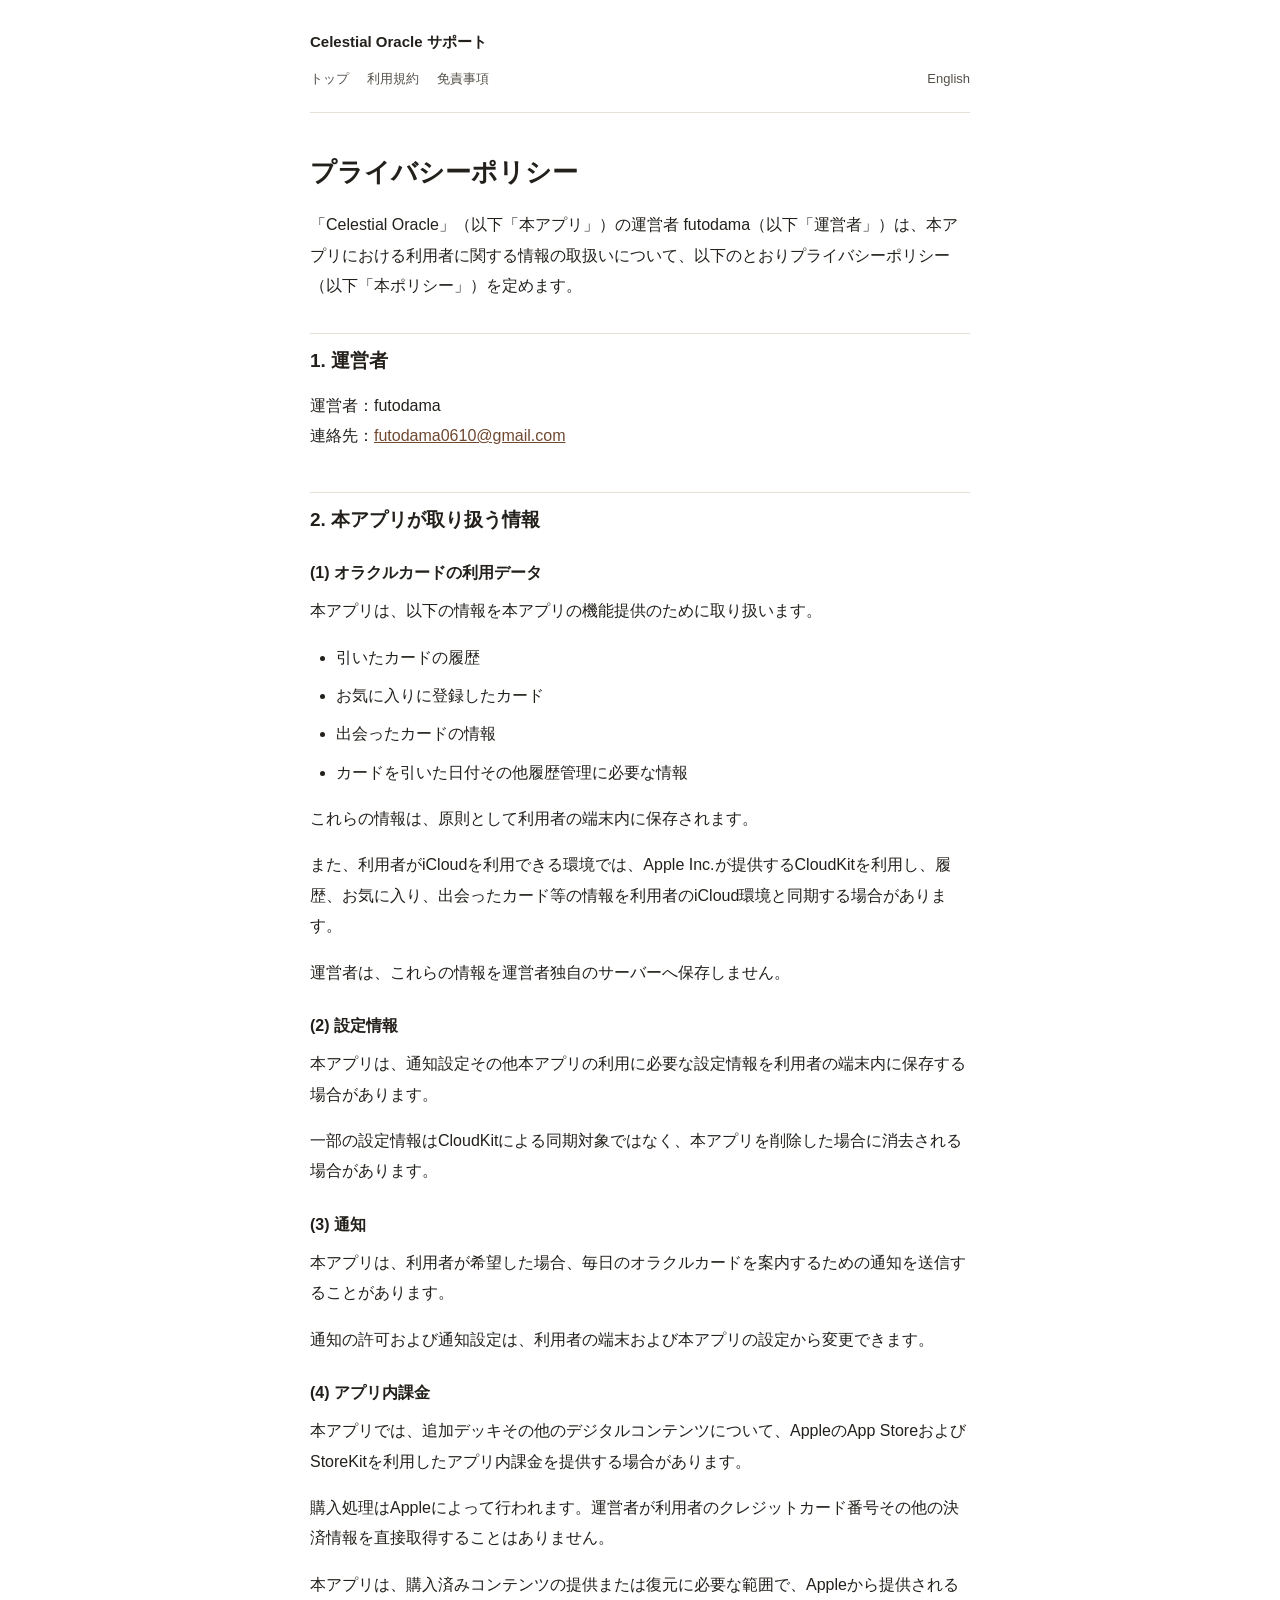
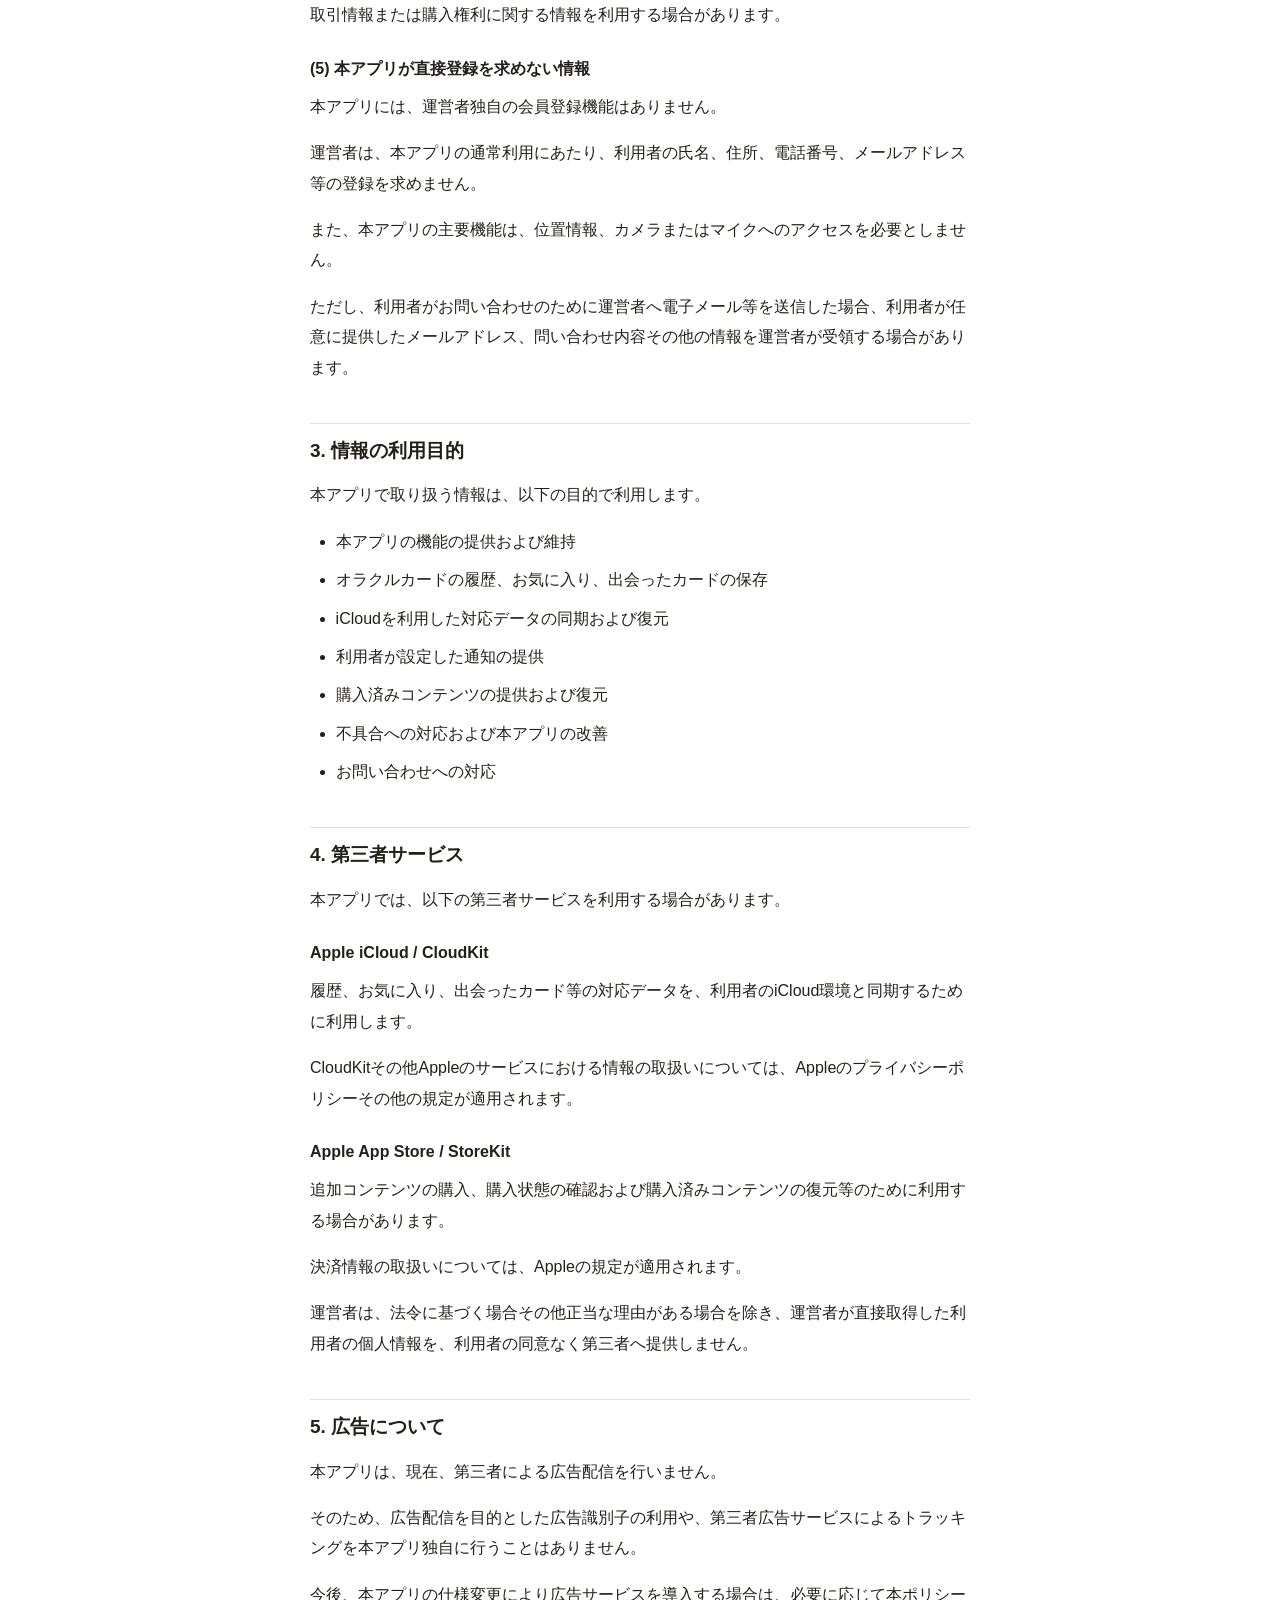
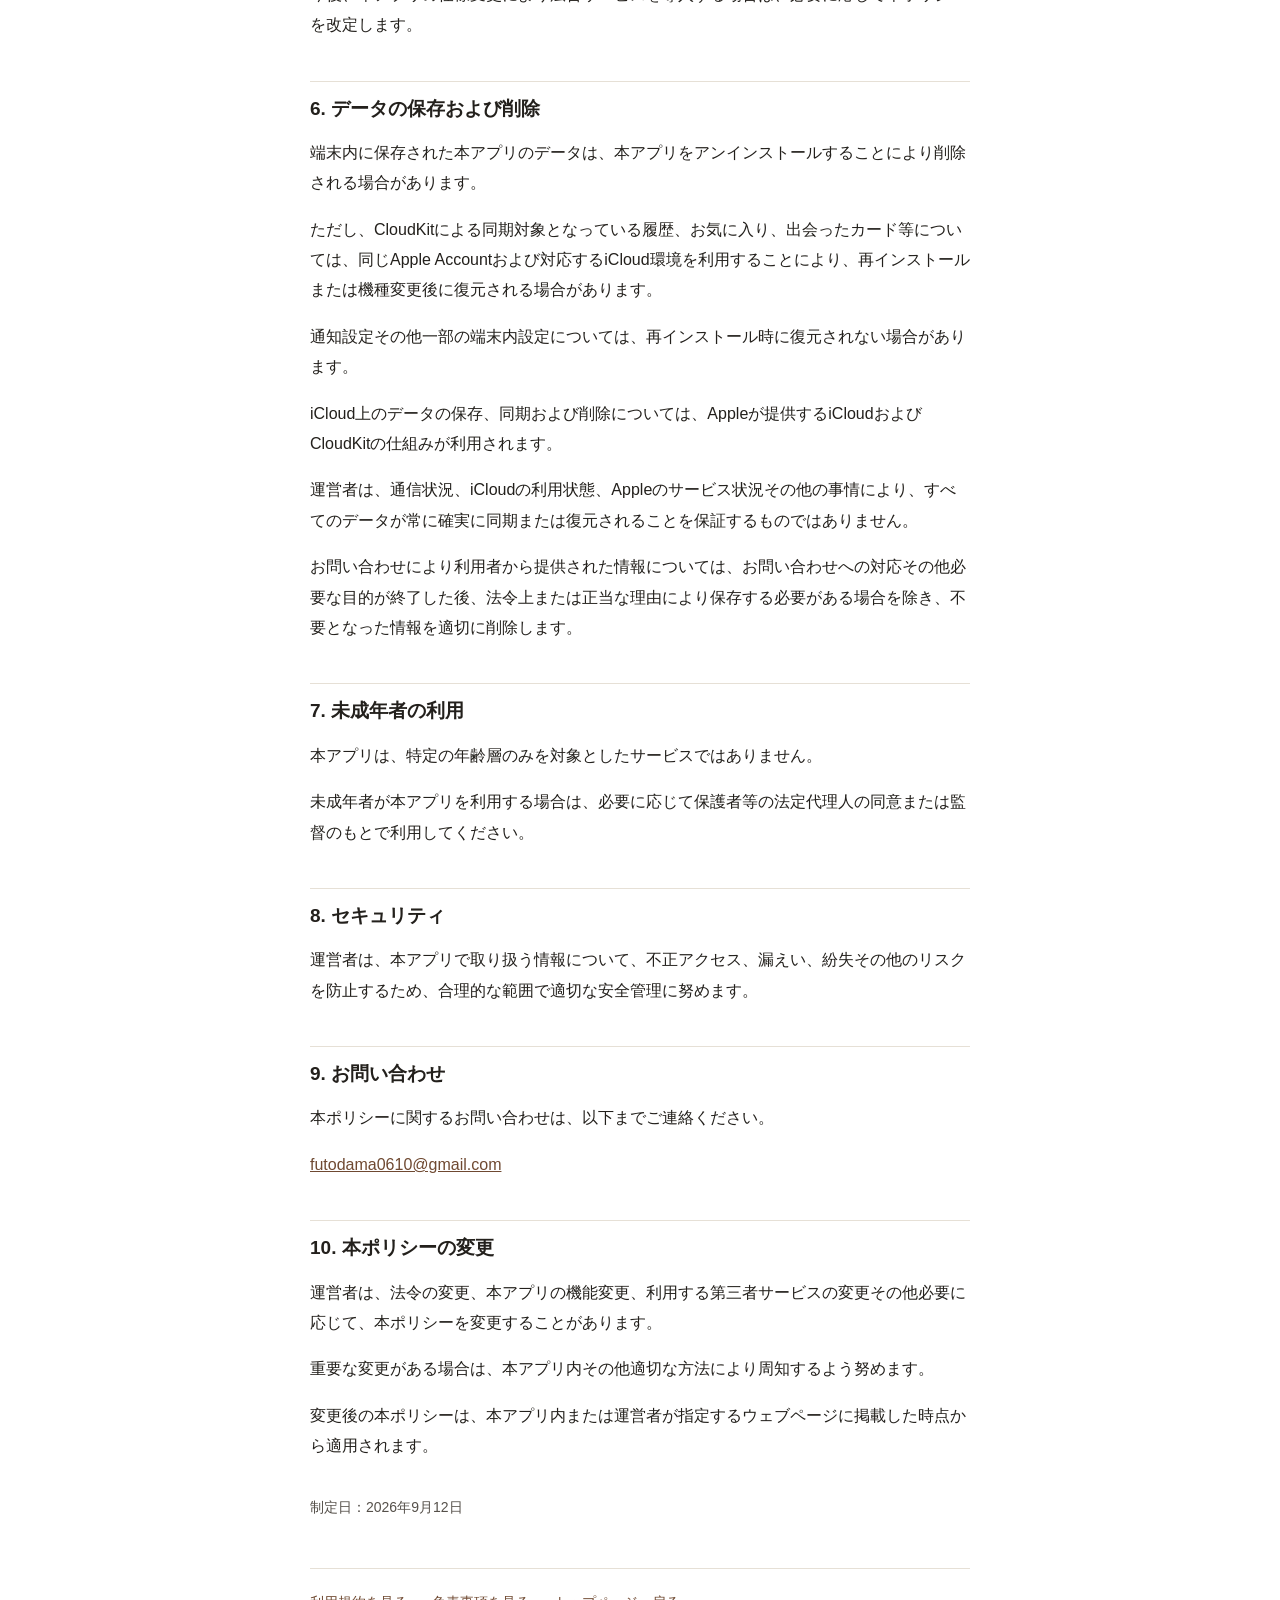
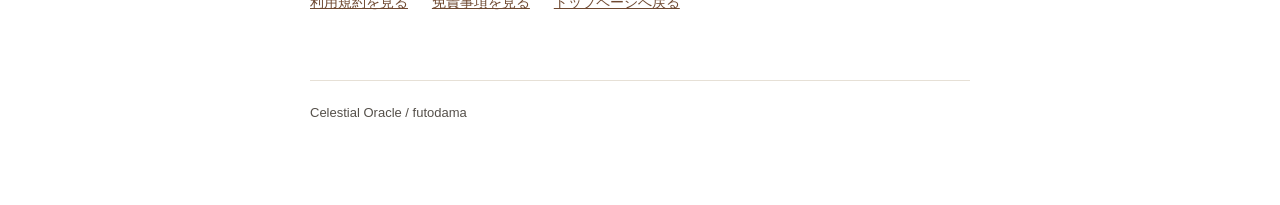
==== privacy/index.html @ 8b8c3f45 "feat: add Celestial Oracle support pages Public GitHub Pages support site for Celestial Oracle: Priv" ====
<!DOCTYPE html>
<html lang="ja">
<head>
<meta charset="UTF-8">
<meta name="viewport" content="width=device-width, initial-scale=1">
<title>プライバシーポリシー | Celestial Oracle サポート</title>
<meta name="description" content="Celestial Oracleのプライバシーポリシーです。">
<link rel="stylesheet" href="../style.css">
</head>
<body>
<div class="page">

<header class="site-header">
  <p class="site-title"><a href="../">Celestial Oracle サポート</a></p>
  <nav class="site-nav" aria-label="ページ内リンク">
    <a href="../">トップ</a>
    <a href="../terms/">利用規約</a>
    <a href="../disclaimer/">免責事項</a>
    <a class="lang-switch" href="../en/privacy/">English</a>
  </nav>
</header>

<main>
  <h1>プライバシーポリシー</h1>

  <p>「Celestial Oracle」（以下「本アプリ」）の運営者 futodama（以下「運営者」）は、本アプリにおける利用者に関する情報の取扱いについて、以下のとおりプライバシーポリシー（以下「本ポリシー」）を定めます。</p>

  <h2>1. 運営者</h2>
  <p>運営者：futodama<br>
  連絡先：<a href="mailto:futodama0610@gmail.com">futodama0610@gmail.com</a></p>

  <h2>2. 本アプリが取り扱う情報</h2>

  <h3>(1) オラクルカードの利用データ</h3>
  <p>本アプリは、以下の情報を本アプリの機能提供のために取り扱います。</p>
  <ul>
    <li>引いたカードの履歴</li>
    <li>お気に入りに登録したカード</li>
    <li>出会ったカードの情報</li>
    <li>カードを引いた日付その他履歴管理に必要な情報</li>
  </ul>
  <p>これらの情報は、原則として利用者の端末内に保存されます。</p>
  <p>また、利用者がiCloudを利用できる環境では、Apple Inc.が提供するCloudKitを利用し、履歴、お気に入り、出会ったカード等の情報を利用者のiCloud環境と同期する場合があります。</p>
  <p>運営者は、これらの情報を運営者独自のサーバーへ保存しません。</p>

  <h3>(2) 設定情報</h3>
  <p>本アプリは、通知設定その他本アプリの利用に必要な設定情報を利用者の端末内に保存する場合があります。</p>
  <p>一部の設定情報はCloudKitによる同期対象ではなく、本アプリを削除した場合に消去される場合があります。</p>

  <h3>(3) 通知</h3>
  <p>本アプリは、利用者が希望した場合、毎日のオラクルカードを案内するための通知を送信することがあります。</p>
  <p>通知の許可および通知設定は、利用者の端末および本アプリの設定から変更できます。</p>

  <h3>(4) アプリ内課金</h3>
  <p>本アプリでは、追加デッキその他のデジタルコンテンツについて、AppleのApp StoreおよびStoreKitを利用したアプリ内課金を提供する場合があります。</p>
  <p>購入処理はAppleによって行われます。運営者が利用者のクレジットカード番号その他の決済情報を直接取得することはありません。</p>
  <p>本アプリは、購入済みコンテンツの提供または復元に必要な範囲で、Appleから提供される取引情報または購入権利に関する情報を利用する場合があります。</p>

  <h3>(5) 本アプリが直接登録を求めない情報</h3>
  <p>本アプリには、運営者独自の会員登録機能はありません。</p>
  <p>運営者は、本アプリの通常利用にあたり、利用者の氏名、住所、電話番号、メールアドレス等の登録を求めません。</p>
  <p>また、本アプリの主要機能は、位置情報、カメラまたはマイクへのアクセスを必要としません。</p>
  <p>ただし、利用者がお問い合わせのために運営者へ電子メール等を送信した場合、利用者が任意に提供したメールアドレス、問い合わせ内容その他の情報を運営者が受領する場合があります。</p>

  <h2>3. 情報の利用目的</h2>
  <p>本アプリで取り扱う情報は、以下の目的で利用します。</p>
  <ul>
    <li>本アプリの機能の提供および維持</li>
    <li>オラクルカードの履歴、お気に入り、出会ったカードの保存</li>
    <li>iCloudを利用した対応データの同期および復元</li>
    <li>利用者が設定した通知の提供</li>
    <li>購入済みコンテンツの提供および復元</li>
    <li>不具合への対応および本アプリの改善</li>
    <li>お問い合わせへの対応</li>
  </ul>

  <h2>4. 第三者サービス</h2>
  <p>本アプリでは、以下の第三者サービスを利用する場合があります。</p>

  <h3>Apple iCloud / CloudKit</h3>
  <p>履歴、お気に入り、出会ったカード等の対応データを、利用者のiCloud環境と同期するために利用します。</p>
  <p>CloudKitその他Appleのサービスにおける情報の取扱いについては、Appleのプライバシーポリシーその他の規定が適用されます。</p>

  <h3>Apple App Store / StoreKit</h3>
  <p>追加コンテンツの購入、購入状態の確認および購入済みコンテンツの復元等のために利用する場合があります。</p>
  <p>決済情報の取扱いについては、Appleの規定が適用されます。</p>

  <p>運営者は、法令に基づく場合その他正当な理由がある場合を除き、運営者が直接取得した利用者の個人情報を、利用者の同意なく第三者へ提供しません。</p>

  <h2>5. 広告について</h2>
  <p>本アプリは、現在、第三者による広告配信を行いません。</p>
  <p>そのため、広告配信を目的とした広告識別子の利用や、第三者広告サービスによるトラッキングを本アプリ独自に行うことはありません。</p>
  <p>今後、本アプリの仕様変更により広告サービスを導入する場合は、必要に応じて本ポリシーを改定します。</p>

  <h2>6. データの保存および削除</h2>
  <p>端末内に保存された本アプリのデータは、本アプリをアンインストールすることにより削除される場合があります。</p>
  <p>ただし、CloudKitによる同期対象となっている履歴、お気に入り、出会ったカード等については、同じApple Accountおよび対応するiCloud環境を利用することにより、再インストールまたは機種変更後に復元される場合があります。</p>
  <p>通知設定その他一部の端末内設定については、再インストール時に復元されない場合があります。</p>
  <p>iCloud上のデータの保存、同期および削除については、Appleが提供するiCloudおよびCloudKitの仕組みが利用されます。</p>
  <p>運営者は、通信状況、iCloudの利用状態、Appleのサービス状況その他の事情により、すべてのデータが常に確実に同期または復元されることを保証するものではありません。</p>
  <p>お問い合わせにより利用者から提供された情報については、お問い合わせへの対応その他必要な目的が終了した後、法令上または正当な理由により保存する必要がある場合を除き、不要となった情報を適切に削除します。</p>

  <h2>7. 未成年者の利用</h2>
  <p>本アプリは、特定の年齢層のみを対象としたサービスではありません。</p>
  <p>未成年者が本アプリを利用する場合は、必要に応じて保護者等の法定代理人の同意または監督のもとで利用してください。</p>

  <h2>8. セキュリティ</h2>
  <p>運営者は、本アプリで取り扱う情報について、不正アクセス、漏えい、紛失その他のリスクを防止するため、合理的な範囲で適切な安全管理に努めます。</p>

  <h2>9. お問い合わせ</h2>
  <p>本ポリシーに関するお問い合わせは、以下までご連絡ください。</p>
  <p><a href="mailto:futodama0610@gmail.com">futodama0610@gmail.com</a></p>

  <h2>10. 本ポリシーの変更</h2>
  <p>運営者は、法令の変更、本アプリの機能変更、利用する第三者サービスの変更その他必要に応じて、本ポリシーを変更することがあります。</p>
  <p>重要な変更がある場合は、本アプリ内その他適切な方法により周知するよう努めます。</p>
  <p>変更後の本ポリシーは、本アプリ内または運営者が指定するウェブページに掲載した時点から適用されます。</p>

  <p class="updated">制定日：2026年9月12日</p>

  <div class="page-links">
    <a href="../terms/">利用規約を見る</a>
    <a href="../disclaimer/">免責事項を見る</a>
    <a href="../">トップページへ戻る</a>
  </div>
</main>

<footer class="site-footer">
  <p>Celestial Oracle / futodama</p>
</footer>

</div>
</body>
</html>
---- style.css ----
/* Celestial Oracle サポートサイト 共通スタイル
   外部フォント・外部画像・CDNは使用しない(OS標準フォントのみ)。 */

:root {
  --color-bg: #ffffff;
  --color-text: #23201c;
  --color-text-soft: #55504a;
  --color-accent: #6f4931;
  --color-rule: #e6e0d6;
  --color-surface: #fbfaf7;
}

* {
  box-sizing: border-box;
}

html {
  -webkit-text-size-adjust: 100%;
}

body {
  margin: 0;
  background: var(--color-bg);
  color: var(--color-text);
  font-family: -apple-system, BlinkMacSystemFont, "Hiragino Sans",
    "Hiragino Kaku Gothic ProN", "Yu Gothic", Meiryo, sans-serif;
  font-size: 16px;
  line-height: 1.9;
  overflow-x: hidden;
}

.page {
  max-width: 700px;
  margin: 0 auto;
  padding: 0 20px 64px;
}

/* ヘッダー */
.site-header {
  border-bottom: 1px solid var(--color-rule);
  margin-bottom: 40px;
  padding: 28px 0 20px;
}

.site-header .site-title {
  font-size: 15px;
  font-weight: 700;
  margin: 0 0 10px;
}

.site-header .site-title a {
  color: var(--color-text);
  text-decoration: none;
}

.site-nav {
  display: flex;
  flex-wrap: wrap;
  gap: 8px 18px;
  font-size: 13px;
}

.site-nav a {
  color: var(--color-text-soft);
  text-decoration: none;
  border-bottom: 1px solid transparent;
}

.site-nav a:hover,
.site-nav a:focus {
  color: var(--color-accent);
  border-bottom-color: var(--color-accent);
}

.site-nav .lang-switch {
  margin-left: auto;
}

/* 見出し */
h1 {
  font-size: 26px;
  line-height: 1.5;
  margin: 0 0 18px;
}

h2 {
  font-size: 19px;
  line-height: 1.6;
  margin: 40px 0 14px;
  padding-top: 12px;
  border-top: 1px solid var(--color-rule);
}

h2:first-of-type {
  margin-top: 32px;
}

h3 {
  font-size: 16px;
  line-height: 1.7;
  margin: 24px 0 10px;
  color: var(--color-text);
}

/* 本文 */
p {
  margin: 0 0 16px;
}

ul,
ol {
  margin: 0 0 16px;
  padding-left: 1.6em;
}

li {
  margin-bottom: 8px;
}

.lede {
  font-size: 16px;
  color: var(--color-text-soft);
  margin-bottom: 8px;
}

a {
  color: var(--color-accent);
}

.updated {
  color: var(--color-text-soft);
  font-size: 14px;
  margin-top: 32px;
}

/* トップページのカード状リンク */
.link-list {
  list-style: none;
  margin: 0 0 32px;
  padding: 0;
}

.link-list li {
  margin-bottom: 12px;
}

.link-list a {
  display: block;
  padding: 16px 18px;
  background: var(--color-surface);
  border: 1px solid var(--color-rule);
  border-radius: 6px;
  color: var(--color-text);
  text-decoration: none;
  font-size: 15px;
  font-weight: 600;
}

.link-list a:hover,
.link-list a:focus {
  border-color: var(--color-accent);
}

.link-list .desc {
  display: block;
  margin-top: 4px;
  font-size: 13px;
  font-weight: 400;
  color: var(--color-text-soft);
}

/* 関連ページ・戻る導線 */
.page-links {
  margin-top: 48px;
  padding-top: 20px;
  border-top: 1px solid var(--color-rule);
  font-size: 14px;
}

.page-links a {
  margin-right: 20px;
}

/* フッター */
.site-footer {
  margin-top: 64px;
  padding-top: 20px;
  border-top: 1px solid var(--color-rule);
  color: var(--color-text-soft);
  font-size: 13px;
}

@media (max-width: 480px) {
  body {
    font-size: 15.5px;
  }
  h1 {
    font-size: 22px;
  }
  h2 {
    font-size: 17px;
  }
}
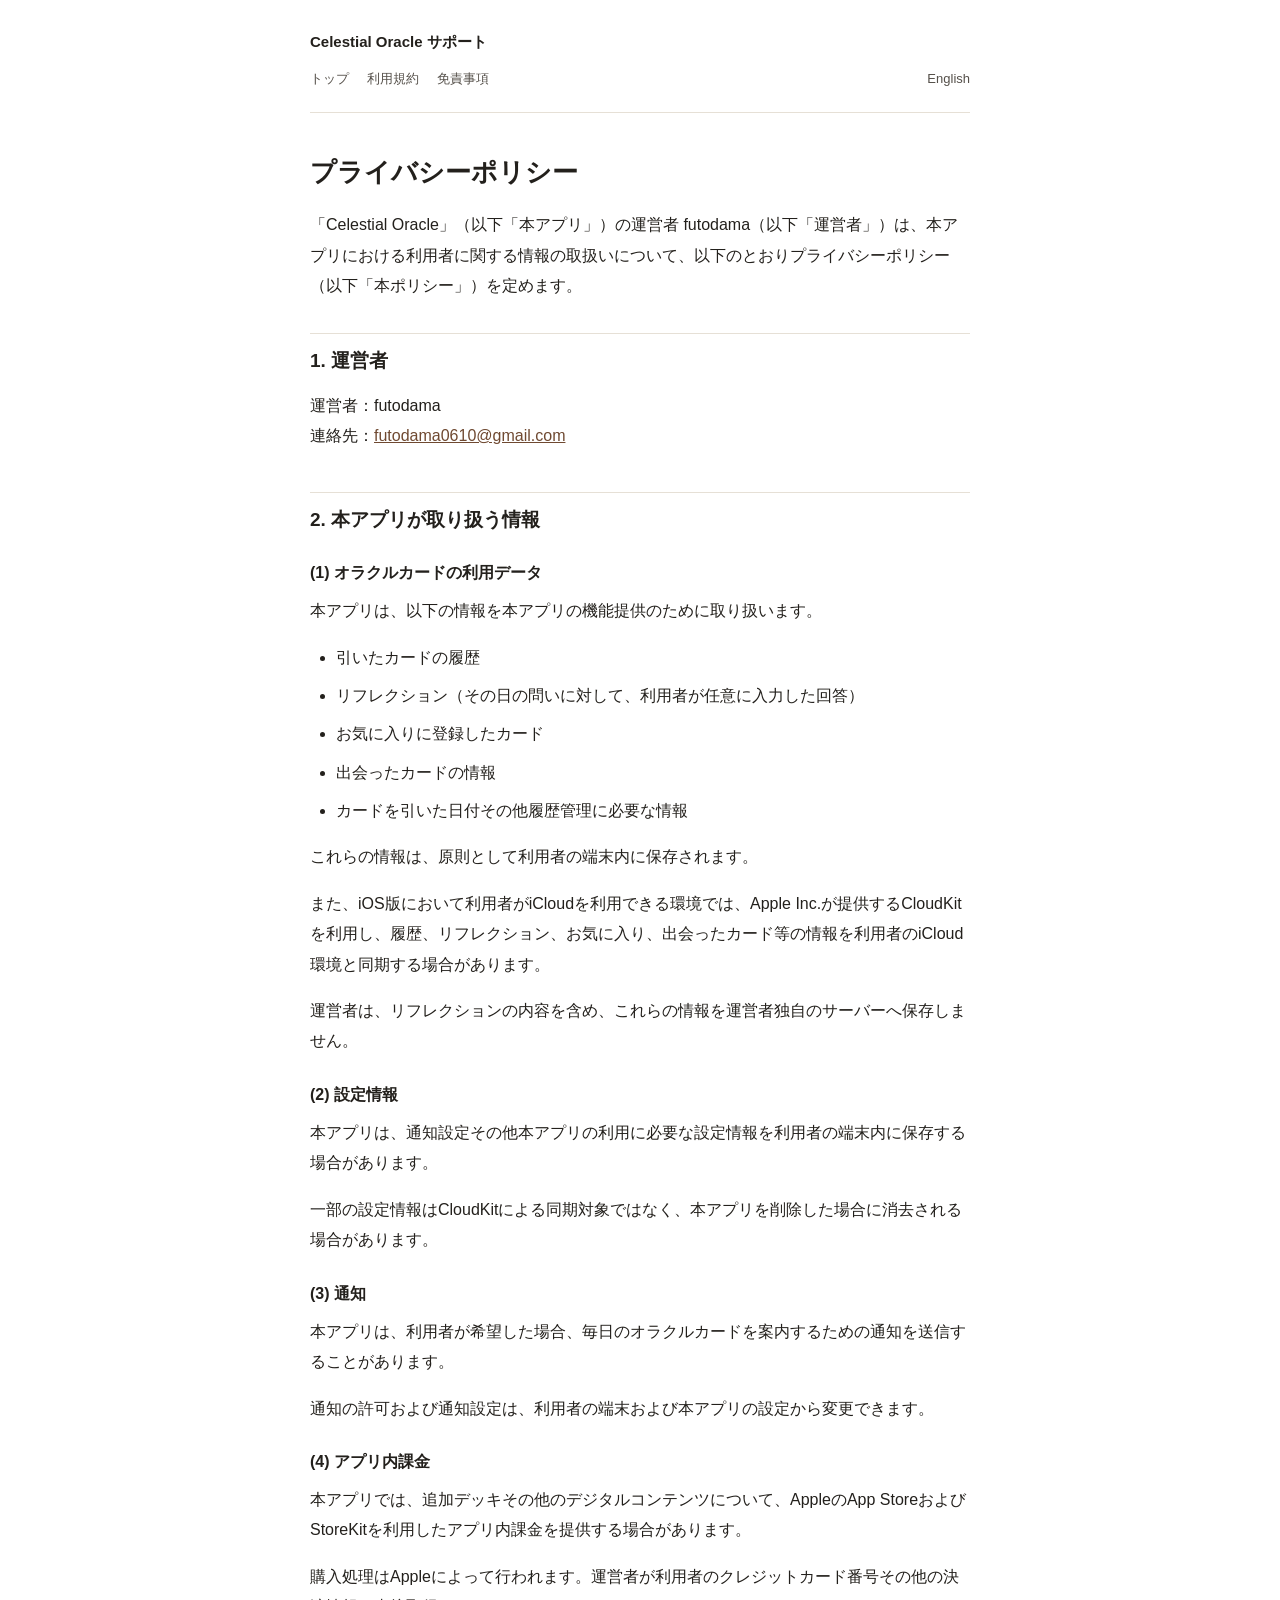
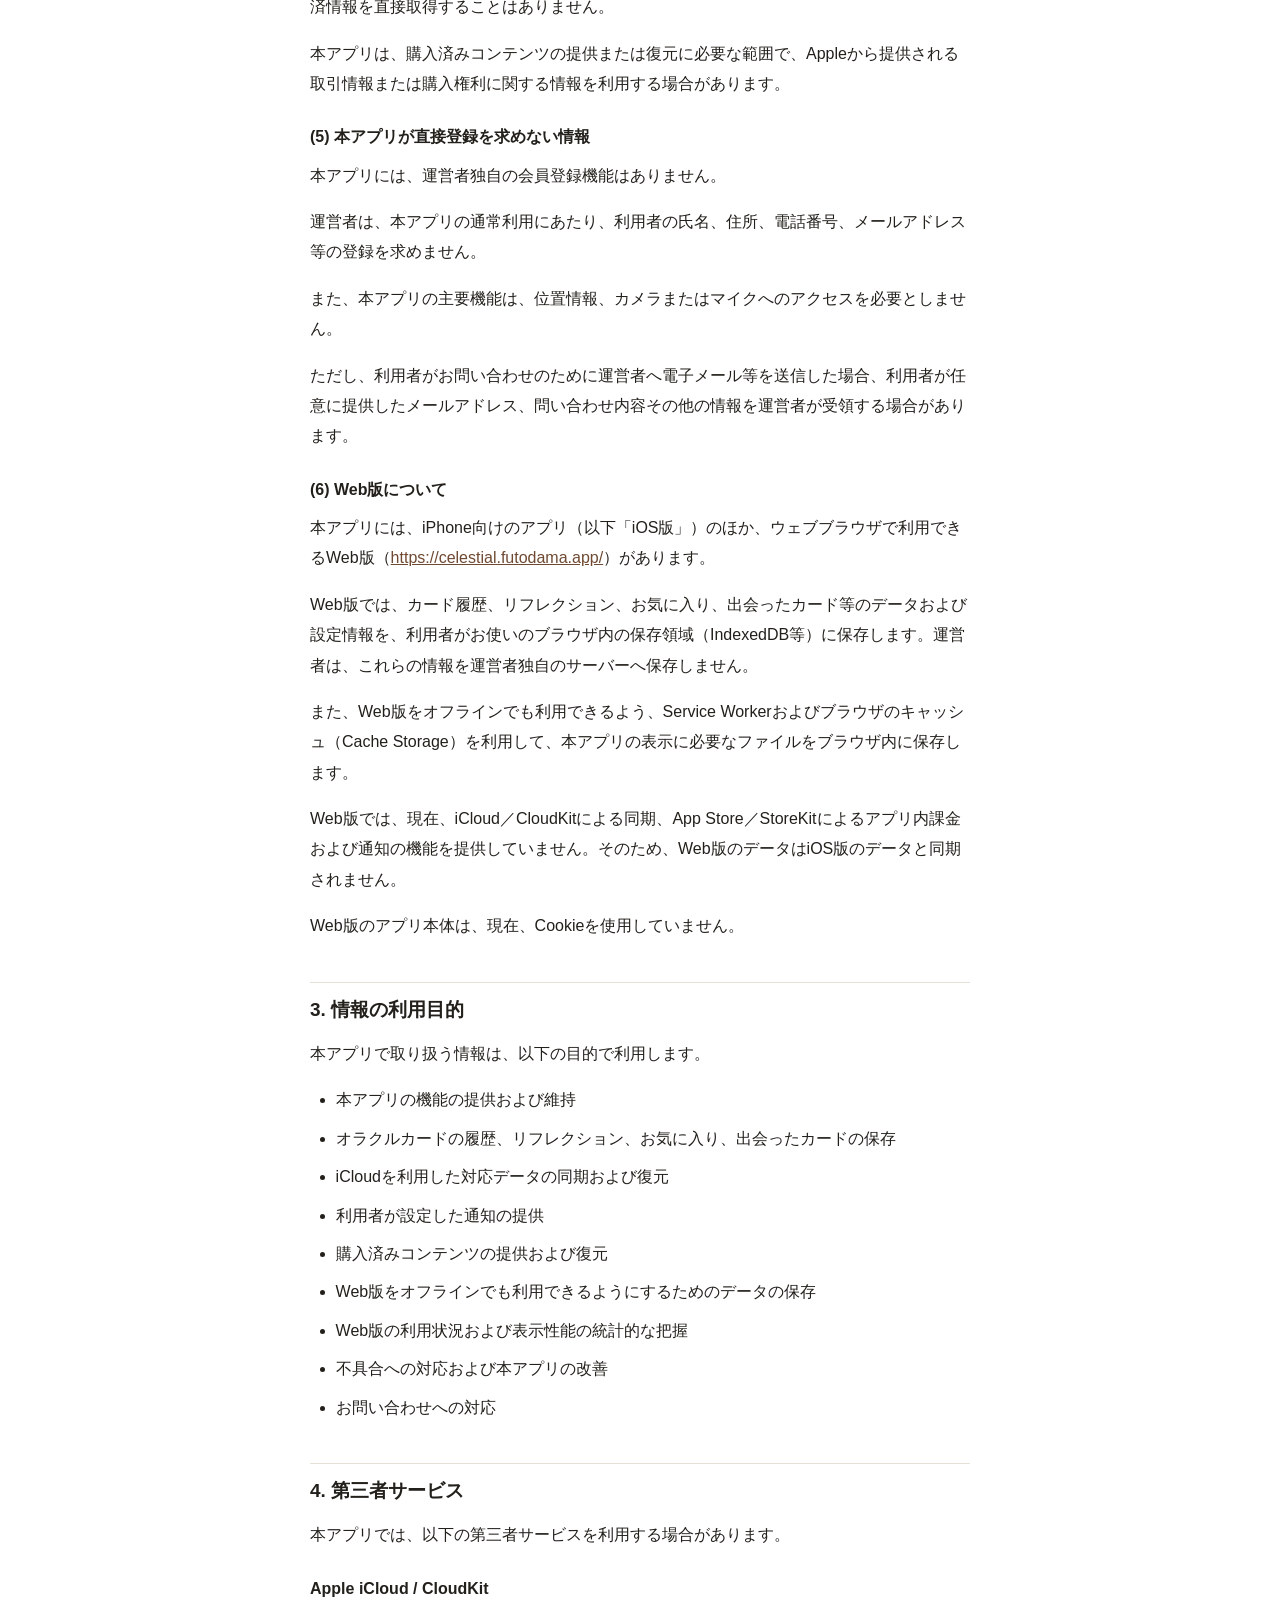
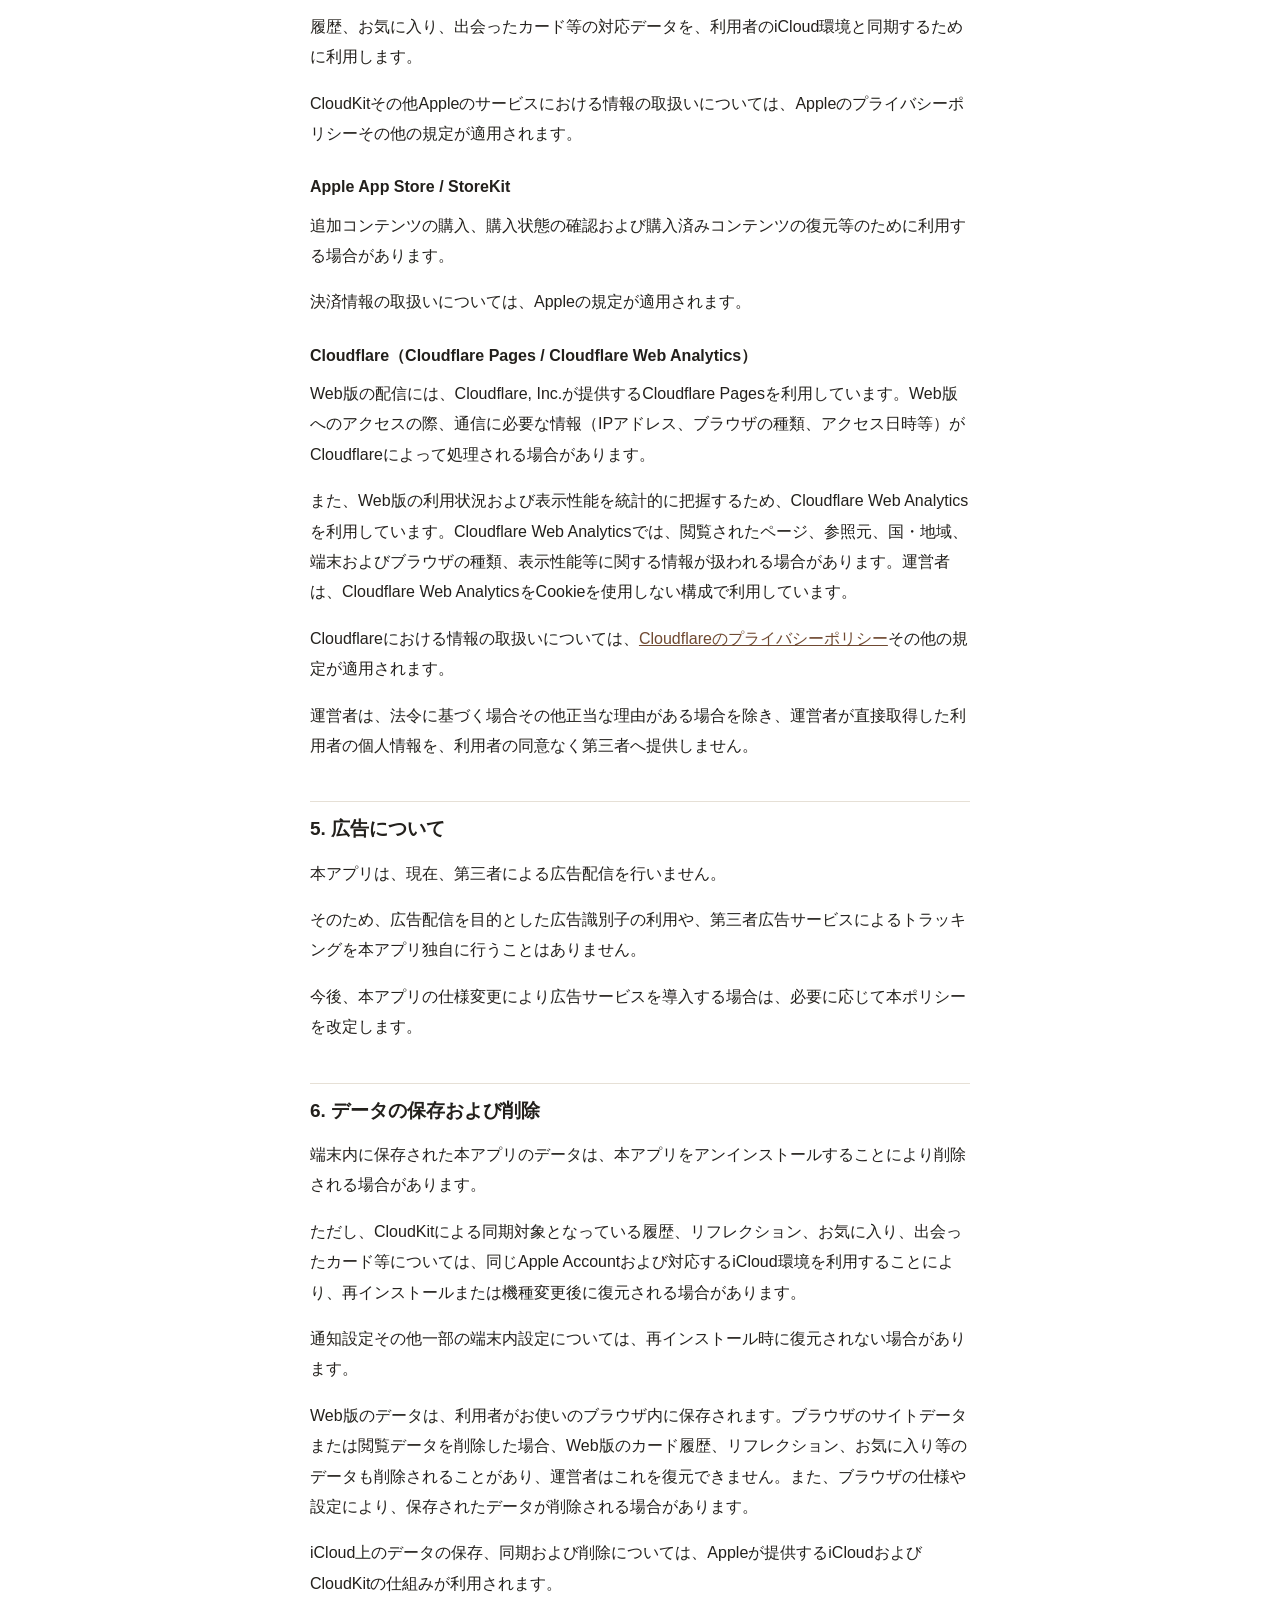
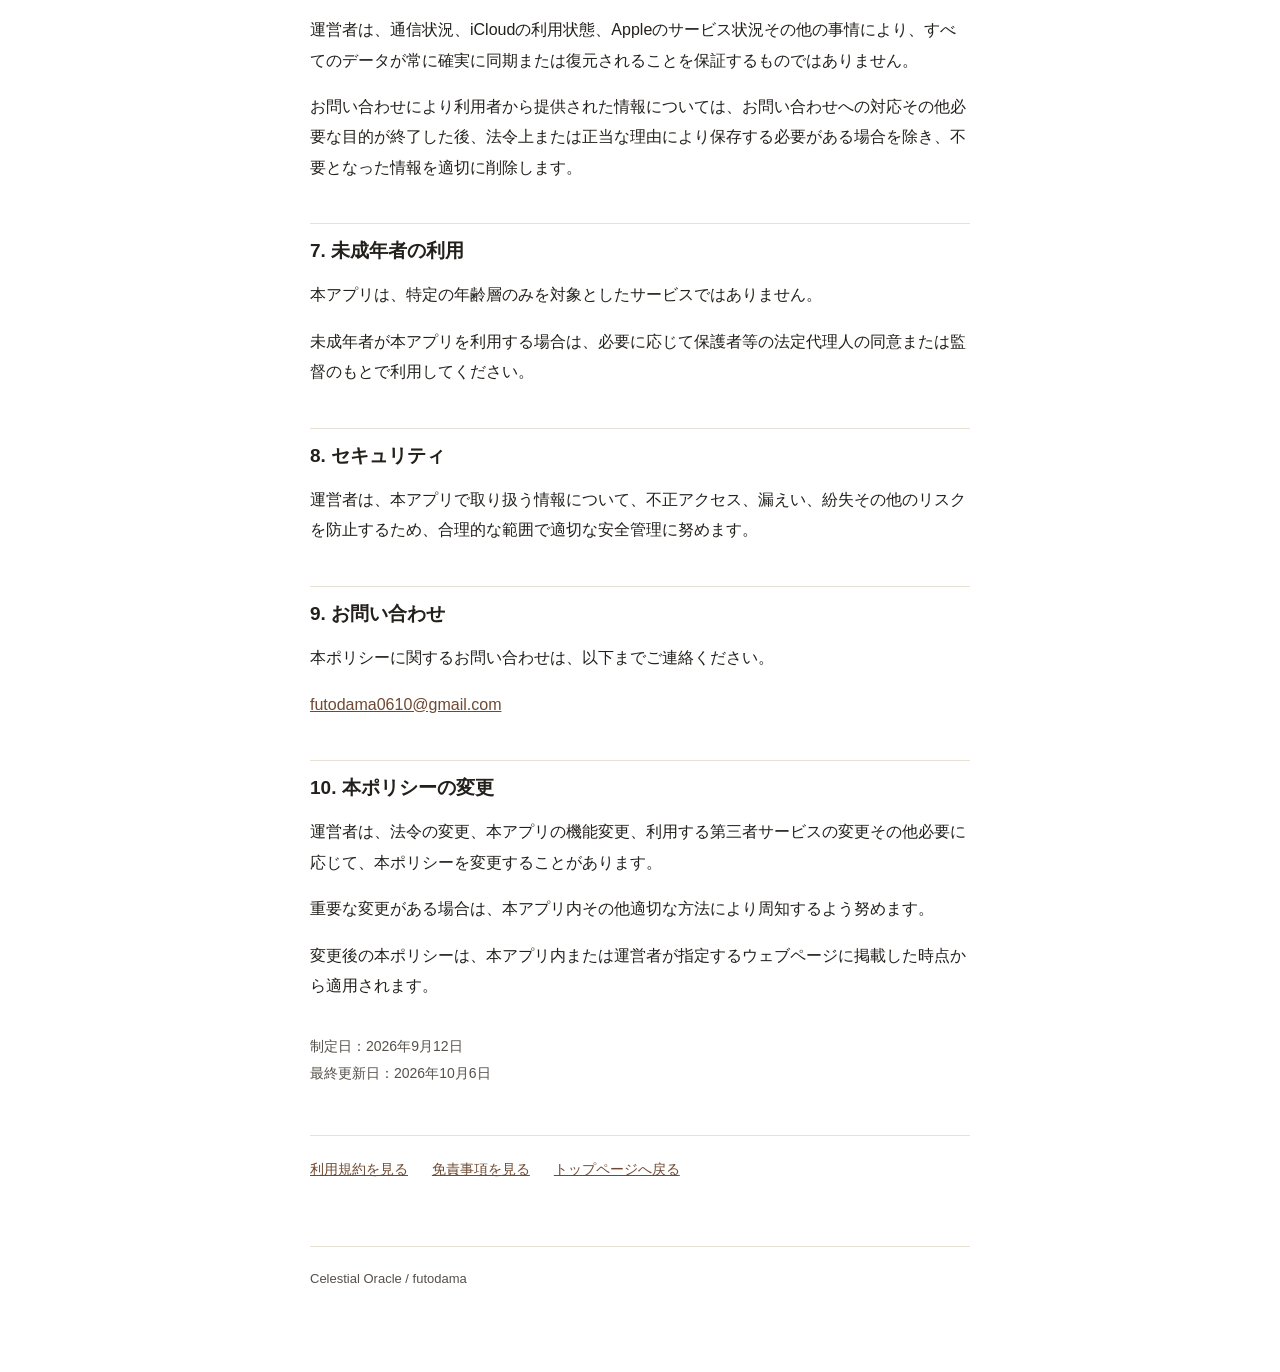
==== commit 56d7ea0c: "docs: update privacy policy for web version Co-Authored-By: Claude Opus 5.5 <noreply@anthropic.com>" ====
--- a/privacy/index.html
+++ b/privacy/index.html
@@ -35,13 +35,14 @@
   <p>本アプリは、以下の情報を本アプリの機能提供のために取り扱います。</p>
   <ul>
     <li>引いたカードの履歴</li>
+    <li>リフレクション（その日の問いに対して、利用者が任意に入力した回答）</li>
     <li>お気に入りに登録したカード</li>
     <li>出会ったカードの情報</li>
     <li>カードを引いた日付その他履歴管理に必要な情報</li>
   </ul>
   <p>これらの情報は、原則として利用者の端末内に保存されます。</p>
-  <p>また、利用者がiCloudを利用できる環境では、Apple Inc.が提供するCloudKitを利用し、履歴、お気に入り、出会ったカード等の情報を利用者のiCloud環境と同期する場合があります。</p>
-  <p>運営者は、これらの情報を運営者独自のサーバーへ保存しません。</p>
+  <p>また、iOS版において利用者がiCloudを利用できる環境では、Apple Inc.が提供するCloudKitを利用し、履歴、リフレクション、お気に入り、出会ったカード等の情報を利用者のiCloud環境と同期する場合があります。</p>
+  <p>運営者は、リフレクションの内容を含め、これらの情報を運営者独自のサーバーへ保存しません。</p>
 
   <h3>(2) 設定情報</h3>
   <p>本アプリは、通知設定その他本アプリの利用に必要な設定情報を利用者の端末内に保存する場合があります。</p>
@@ -62,14 +63,23 @@
   <p>また、本アプリの主要機能は、位置情報、カメラまたはマイクへのアクセスを必要としません。</p>
   <p>ただし、利用者がお問い合わせのために運営者へ電子メール等を送信した場合、利用者が任意に提供したメールアドレス、問い合わせ内容その他の情報を運営者が受領する場合があります。</p>
 
+  <h3>(6) Web版について</h3>
+  <p>本アプリには、iPhone向けのアプリ（以下「iOS版」）のほか、ウェブブラウザで利用できるWeb版（<a href="https://celestial.futodama.app/">https://celestial.futodama.app/</a>）があります。</p>
+  <p>Web版では、カード履歴、リフレクション、お気に入り、出会ったカード等のデータおよび設定情報を、利用者がお使いのブラウザ内の保存領域（IndexedDB等）に保存します。運営者は、これらの情報を運営者独自のサーバーへ保存しません。</p>
+  <p>また、Web版をオフラインでも利用できるよう、Service Workerおよびブラウザのキャッシュ（Cache Storage）を利用して、本アプリの表示に必要なファイルをブラウザ内に保存します。</p>
+  <p>Web版では、現在、iCloud／CloudKitによる同期、App Store／StoreKitによるアプリ内課金および通知の機能を提供していません。そのため、Web版のデータはiOS版のデータと同期されません。</p>
+  <p>Web版のアプリ本体は、現在、Cookieを使用していません。</p>
+
   <h2>3. 情報の利用目的</h2>
   <p>本アプリで取り扱う情報は、以下の目的で利用します。</p>
   <ul>
     <li>本アプリの機能の提供および維持</li>
-    <li>オラクルカードの履歴、お気に入り、出会ったカードの保存</li>
+    <li>オラクルカードの履歴、リフレクション、お気に入り、出会ったカードの保存</li>
     <li>iCloudを利用した対応データの同期および復元</li>
     <li>利用者が設定した通知の提供</li>
     <li>購入済みコンテンツの提供および復元</li>
+    <li>Web版をオフラインでも利用できるようにするためのデータの保存</li>
+    <li>Web版の利用状況および表示性能の統計的な把握</li>
     <li>不具合への対応および本アプリの改善</li>
     <li>お問い合わせへの対応</li>
   </ul>
@@ -85,6 +95,11 @@
   <p>追加コンテンツの購入、購入状態の確認および購入済みコンテンツの復元等のために利用する場合があります。</p>
   <p>決済情報の取扱いについては、Appleの規定が適用されます。</p>
 
+  <h3>Cloudflare（Cloudflare Pages / Cloudflare Web Analytics）</h3>
+  <p>Web版の配信には、Cloudflare, Inc.が提供するCloudflare Pagesを利用しています。Web版へのアクセスの際、通信に必要な情報（IPアドレス、ブラウザの種類、アクセス日時等）がCloudflareによって処理される場合があります。</p>
+  <p>また、Web版の利用状況および表示性能を統計的に把握するため、Cloudflare Web Analyticsを利用しています。Cloudflare Web Analyticsでは、閲覧されたページ、参照元、国・地域、端末およびブラウザの種類、表示性能等に関する情報が扱われる場合があります。運営者は、Cloudflare Web AnalyticsをCookieを使用しない構成で利用しています。</p>
+  <p>Cloudflareにおける情報の取扱いについては、<a href="https://www.cloudflare.com/privacypolicy/">Cloudflareのプライバシーポリシー</a>その他の規定が適用されます。</p>
+
   <p>運営者は、法令に基づく場合その他正当な理由がある場合を除き、運営者が直接取得した利用者の個人情報を、利用者の同意なく第三者へ提供しません。</p>
 
   <h2>5. 広告について</h2>
@@ -94,8 +109,9 @@
 
   <h2>6. データの保存および削除</h2>
   <p>端末内に保存された本アプリのデータは、本アプリをアンインストールすることにより削除される場合があります。</p>
-  <p>ただし、CloudKitによる同期対象となっている履歴、お気に入り、出会ったカード等については、同じApple Accountおよび対応するiCloud環境を利用することにより、再インストールまたは機種変更後に復元される場合があります。</p>
+  <p>ただし、CloudKitによる同期対象となっている履歴、リフレクション、お気に入り、出会ったカード等については、同じApple Accountおよび対応するiCloud環境を利用することにより、再インストールまたは機種変更後に復元される場合があります。</p>
   <p>通知設定その他一部の端末内設定については、再インストール時に復元されない場合があります。</p>
+  <p>Web版のデータは、利用者がお使いのブラウザ内に保存されます。ブラウザのサイトデータまたは閲覧データを削除した場合、Web版のカード履歴、リフレクション、お気に入り等のデータも削除されることがあり、運営者はこれを復元できません。また、ブラウザの仕様や設定により、保存されたデータが削除される場合があります。</p>
   <p>iCloud上のデータの保存、同期および削除については、Appleが提供するiCloudおよびCloudKitの仕組みが利用されます。</p>
   <p>運営者は、通信状況、iCloudの利用状態、Appleのサービス状況その他の事情により、すべてのデータが常に確実に同期または復元されることを保証するものではありません。</p>
   <p>お問い合わせにより利用者から提供された情報については、お問い合わせへの対応その他必要な目的が終了した後、法令上または正当な理由により保存する必要がある場合を除き、不要となった情報を適切に削除します。</p>
@@ -116,7 +132,8 @@
   <p>重要な変更がある場合は、本アプリ内その他適切な方法により周知するよう努めます。</p>
   <p>変更後の本ポリシーは、本アプリ内または運営者が指定するウェブページに掲載した時点から適用されます。</p>
 
-  <p class="updated">制定日：2026年9月12日</p>
+  <p class="updated">制定日：2026年9月12日<br>
+  最終更新日：2026年10月6日</p>
 
   <div class="page-links">
     <a href="../terms/">利用規約を見る</a>
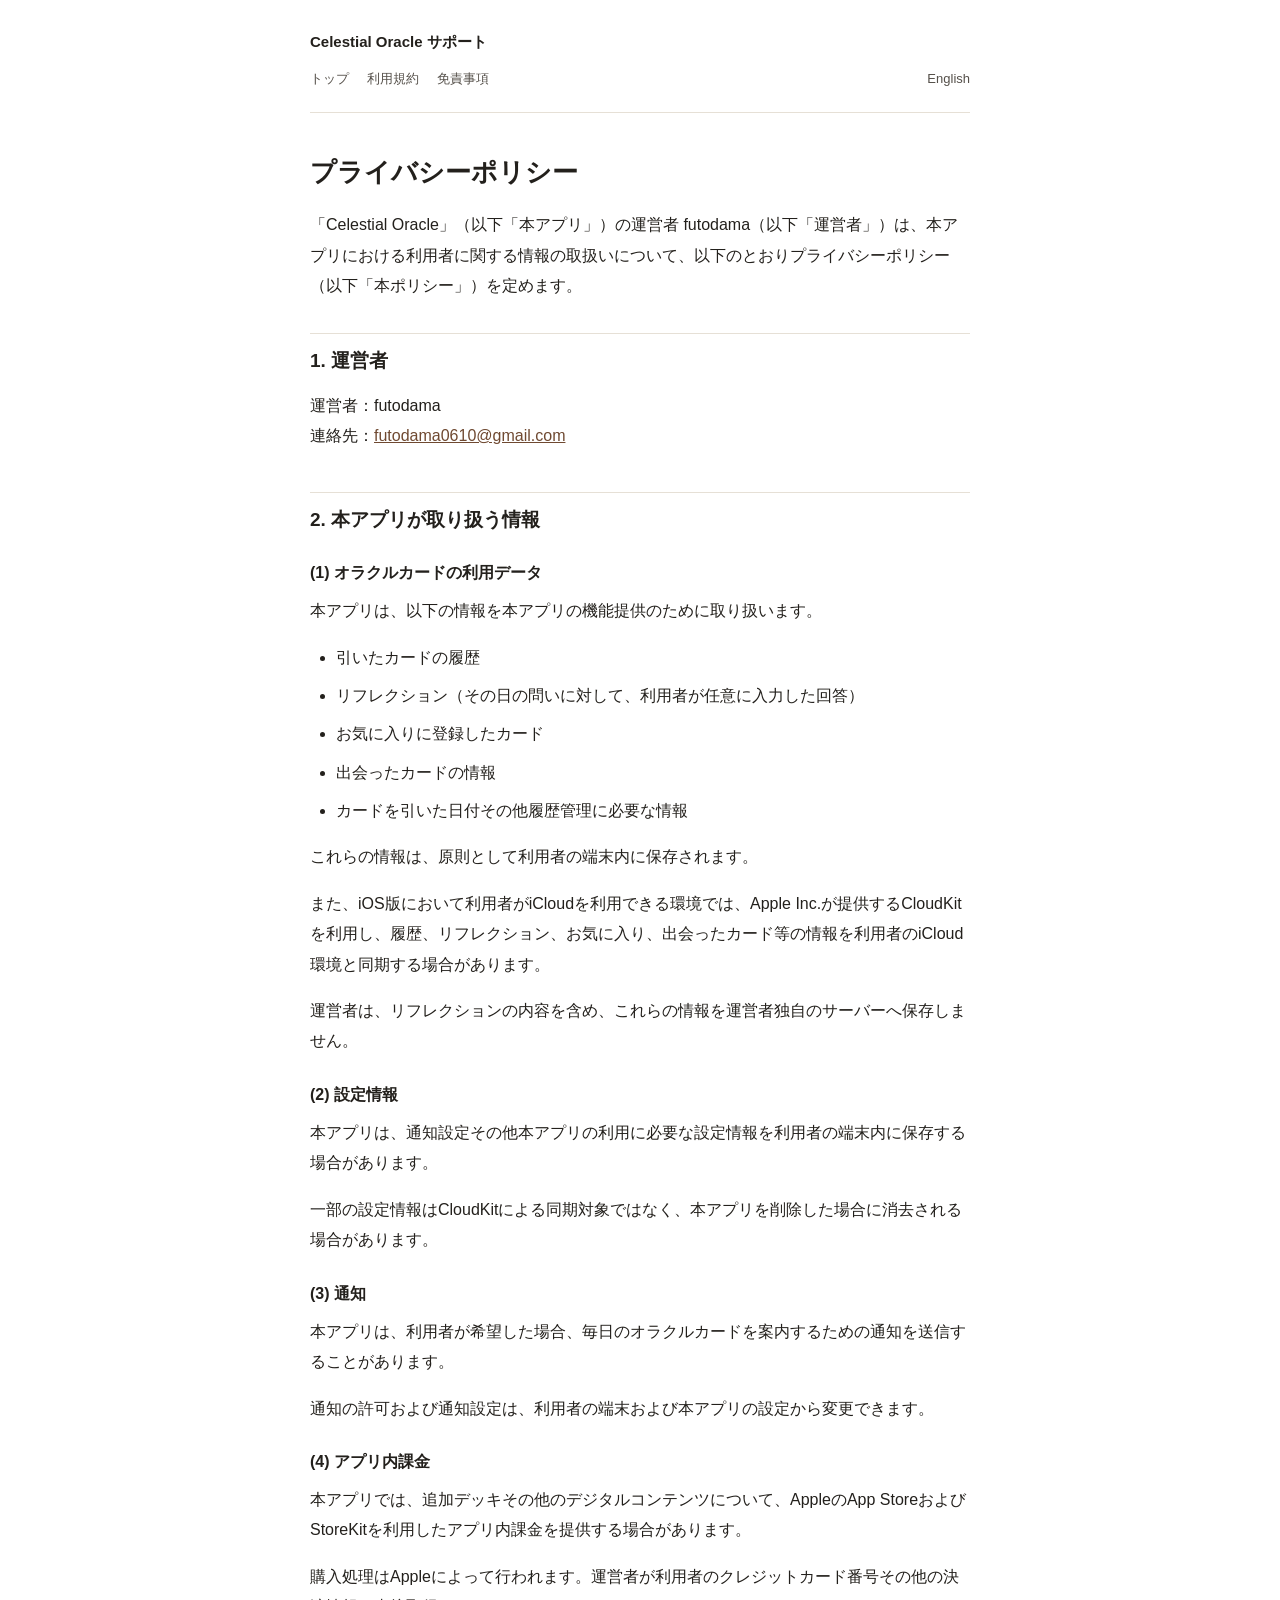
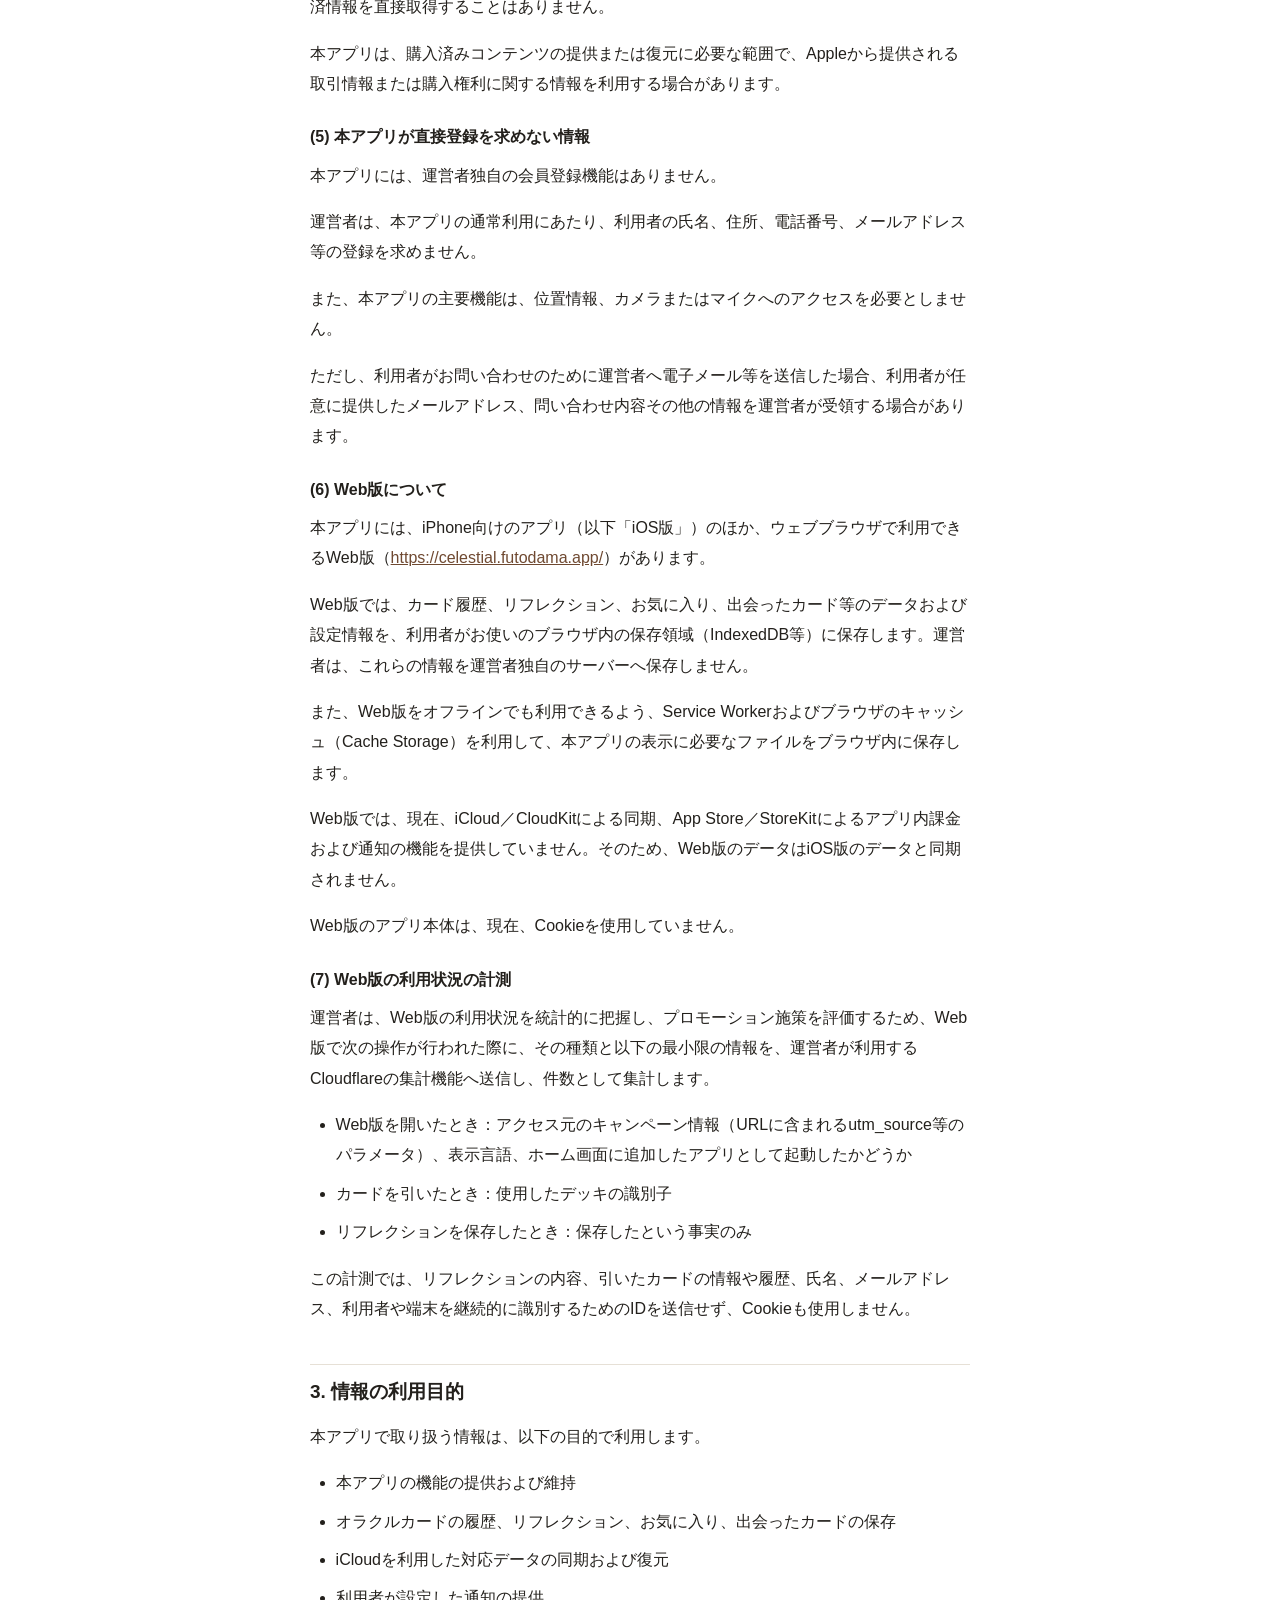
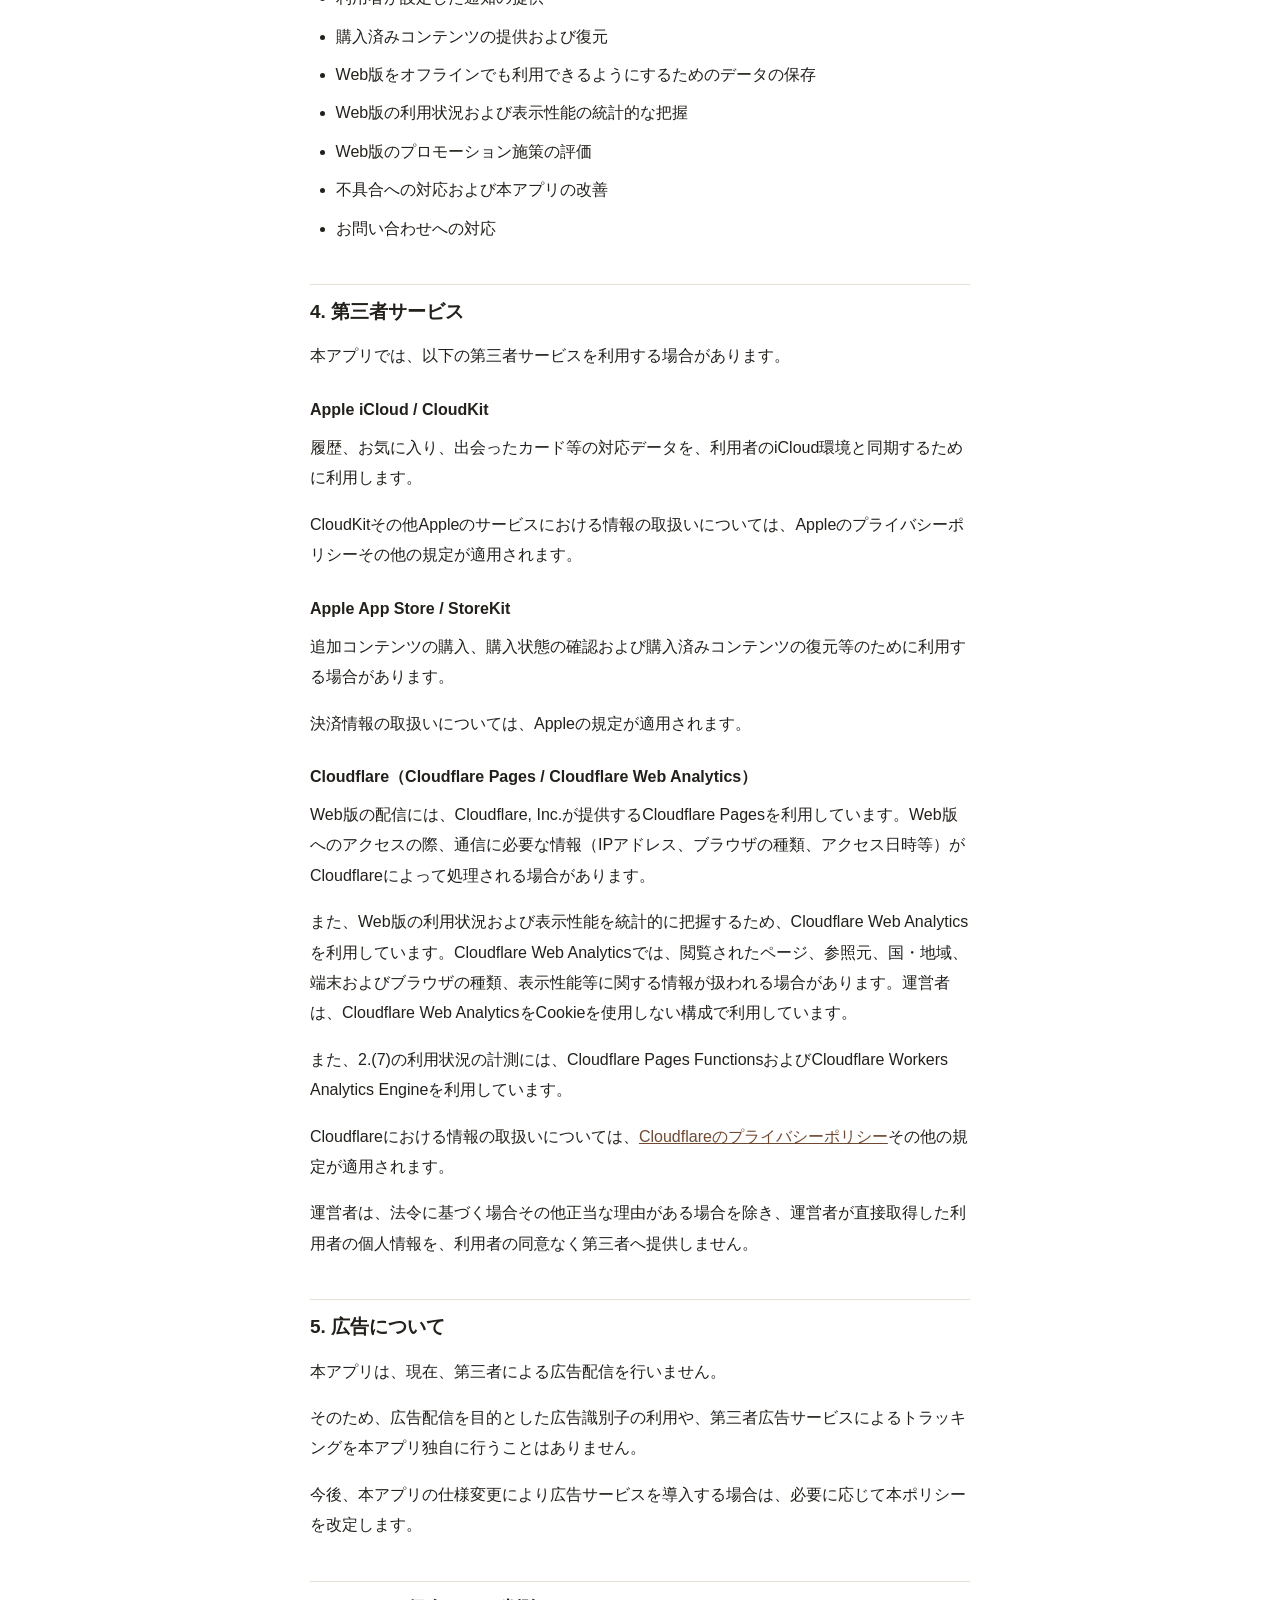
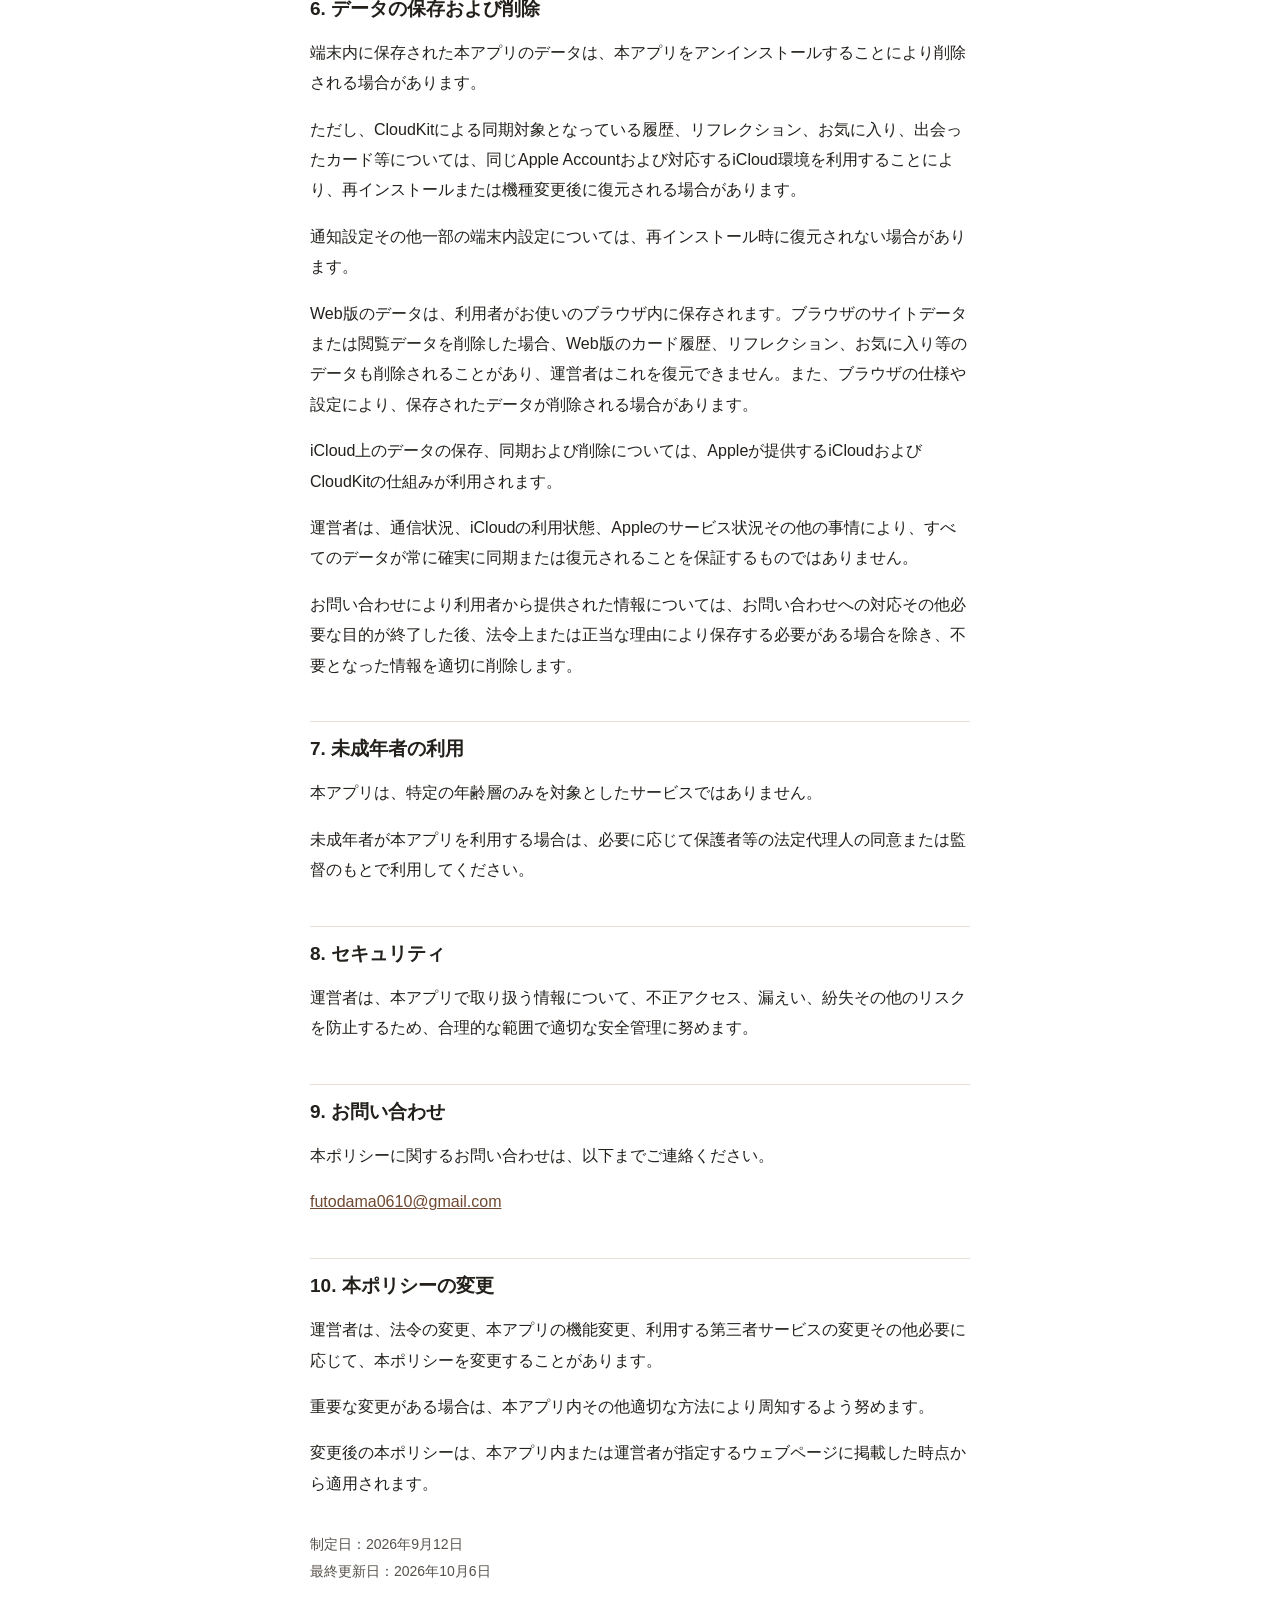
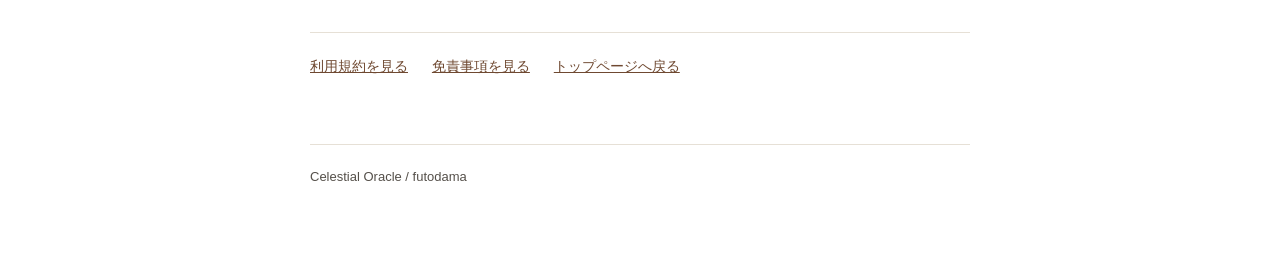
==== commit f754415c: "docs: document web analytics events Co-Authored-By: Claude Opus 5.5 <noreply@anthropic.com>" ====
--- a/privacy/index.html
+++ b/privacy/index.html
@@ -70,6 +70,15 @@
   <p>Web版では、現在、iCloud／CloudKitによる同期、App Store／StoreKitによるアプリ内課金および通知の機能を提供していません。そのため、Web版のデータはiOS版のデータと同期されません。</p>
   <p>Web版のアプリ本体は、現在、Cookieを使用していません。</p>
 
+  <h3>(7) Web版の利用状況の計測</h3>
+  <p>運営者は、Web版の利用状況を統計的に把握し、プロモーション施策を評価するため、Web版で次の操作が行われた際に、その種類と以下の最小限の情報を、運営者が利用するCloudflareの集計機能へ送信し、件数として集計します。</p>
+  <ul>
+    <li>Web版を開いたとき：アクセス元のキャンペーン情報（URLに含まれるutm_source等のパラメータ）、表示言語、ホーム画面に追加したアプリとして起動したかどうか</li>
+    <li>カードを引いたとき：使用したデッキの識別子</li>
+    <li>リフレクションを保存したとき：保存したという事実のみ</li>
+  </ul>
+  <p>この計測では、リフレクションの内容、引いたカードの情報や履歴、氏名、メールアドレス、利用者や端末を継続的に識別するためのIDを送信せず、Cookieも使用しません。</p>
+
   <h2>3. 情報の利用目的</h2>
   <p>本アプリで取り扱う情報は、以下の目的で利用します。</p>
   <ul>
@@ -80,6 +89,7 @@
     <li>購入済みコンテンツの提供および復元</li>
     <li>Web版をオフラインでも利用できるようにするためのデータの保存</li>
     <li>Web版の利用状況および表示性能の統計的な把握</li>
+    <li>Web版のプロモーション施策の評価</li>
     <li>不具合への対応および本アプリの改善</li>
     <li>お問い合わせへの対応</li>
   </ul>
@@ -98,6 +108,7 @@
   <h3>Cloudflare（Cloudflare Pages / Cloudflare Web Analytics）</h3>
   <p>Web版の配信には、Cloudflare, Inc.が提供するCloudflare Pagesを利用しています。Web版へのアクセスの際、通信に必要な情報（IPアドレス、ブラウザの種類、アクセス日時等）がCloudflareによって処理される場合があります。</p>
   <p>また、Web版の利用状況および表示性能を統計的に把握するため、Cloudflare Web Analyticsを利用しています。Cloudflare Web Analyticsでは、閲覧されたページ、参照元、国・地域、端末およびブラウザの種類、表示性能等に関する情報が扱われる場合があります。運営者は、Cloudflare Web AnalyticsをCookieを使用しない構成で利用しています。</p>
+  <p>また、2.(7)の利用状況の計測には、Cloudflare Pages FunctionsおよびCloudflare Workers Analytics Engineを利用しています。</p>
   <p>Cloudflareにおける情報の取扱いについては、<a href="https://www.cloudflare.com/privacypolicy/">Cloudflareのプライバシーポリシー</a>その他の規定が適用されます。</p>
 
   <p>運営者は、法令に基づく場合その他正当な理由がある場合を除き、運営者が直接取得した利用者の個人情報を、利用者の同意なく第三者へ提供しません。</p>
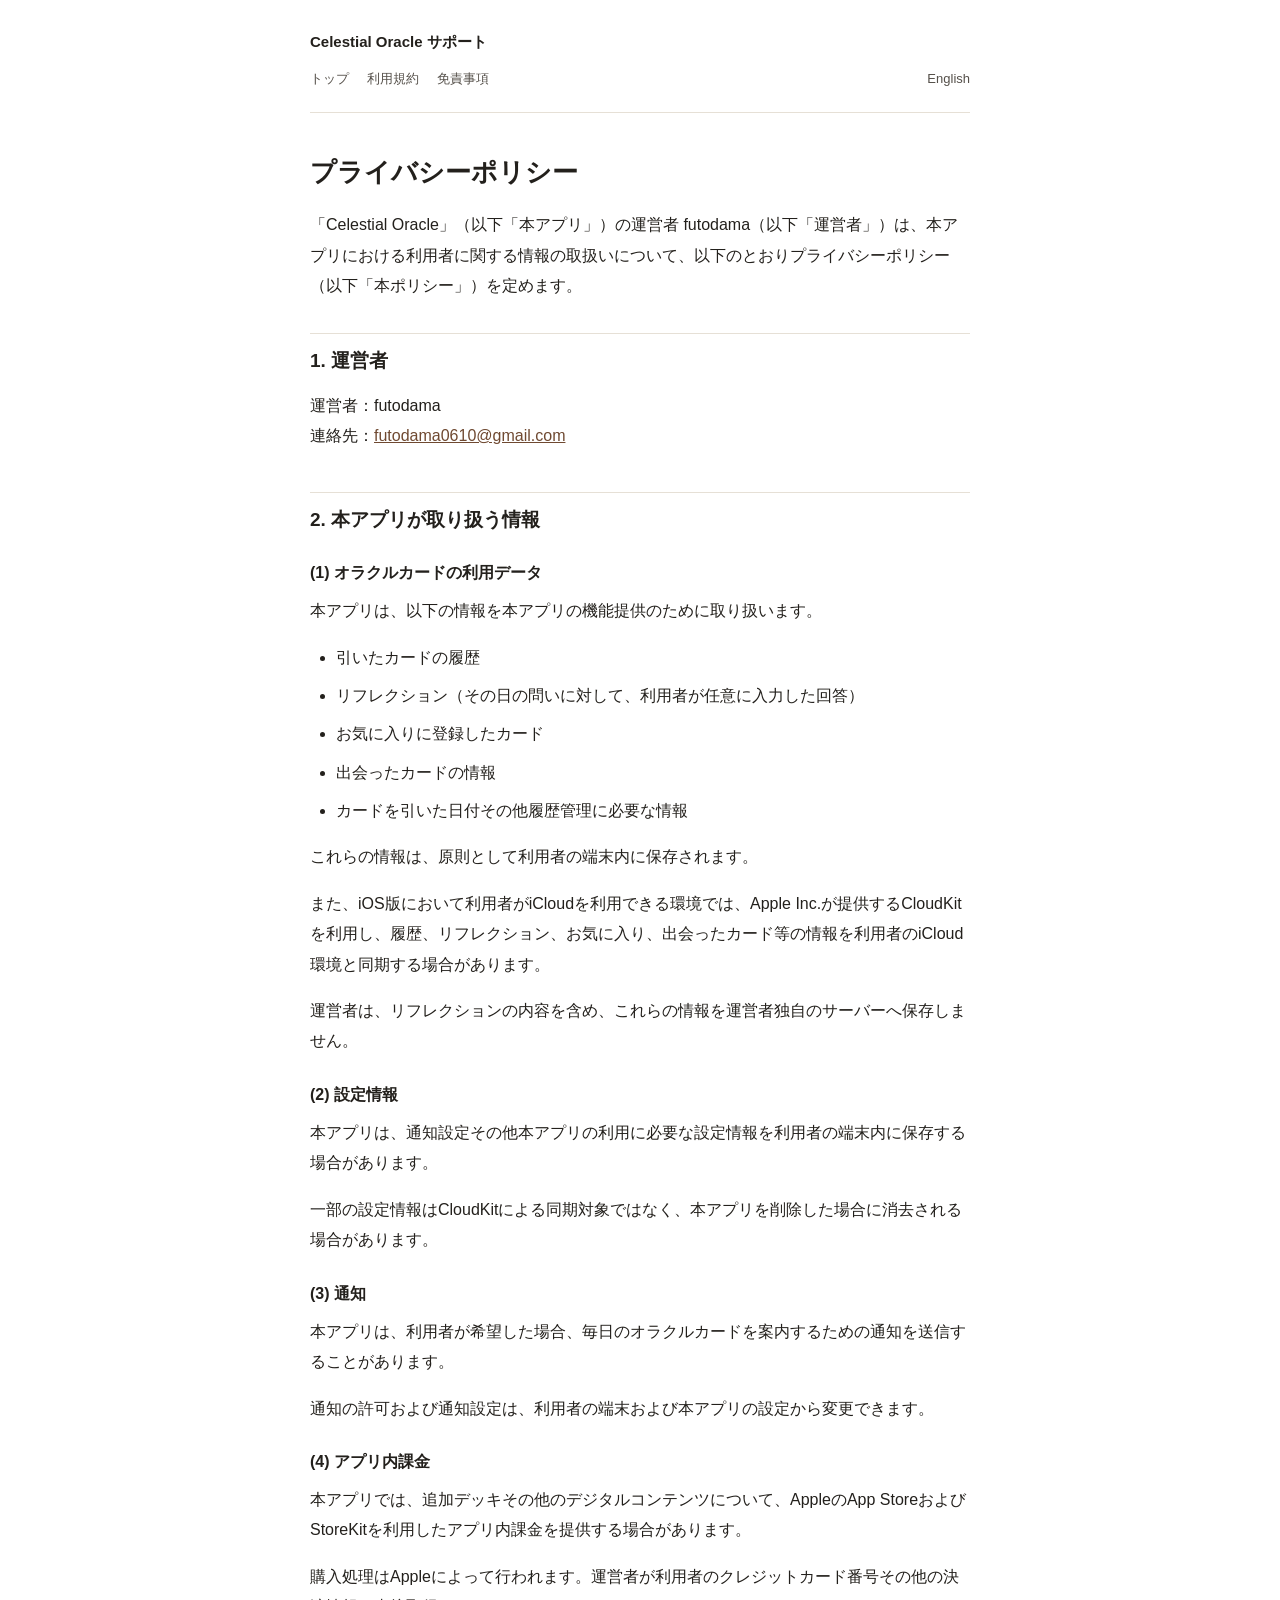
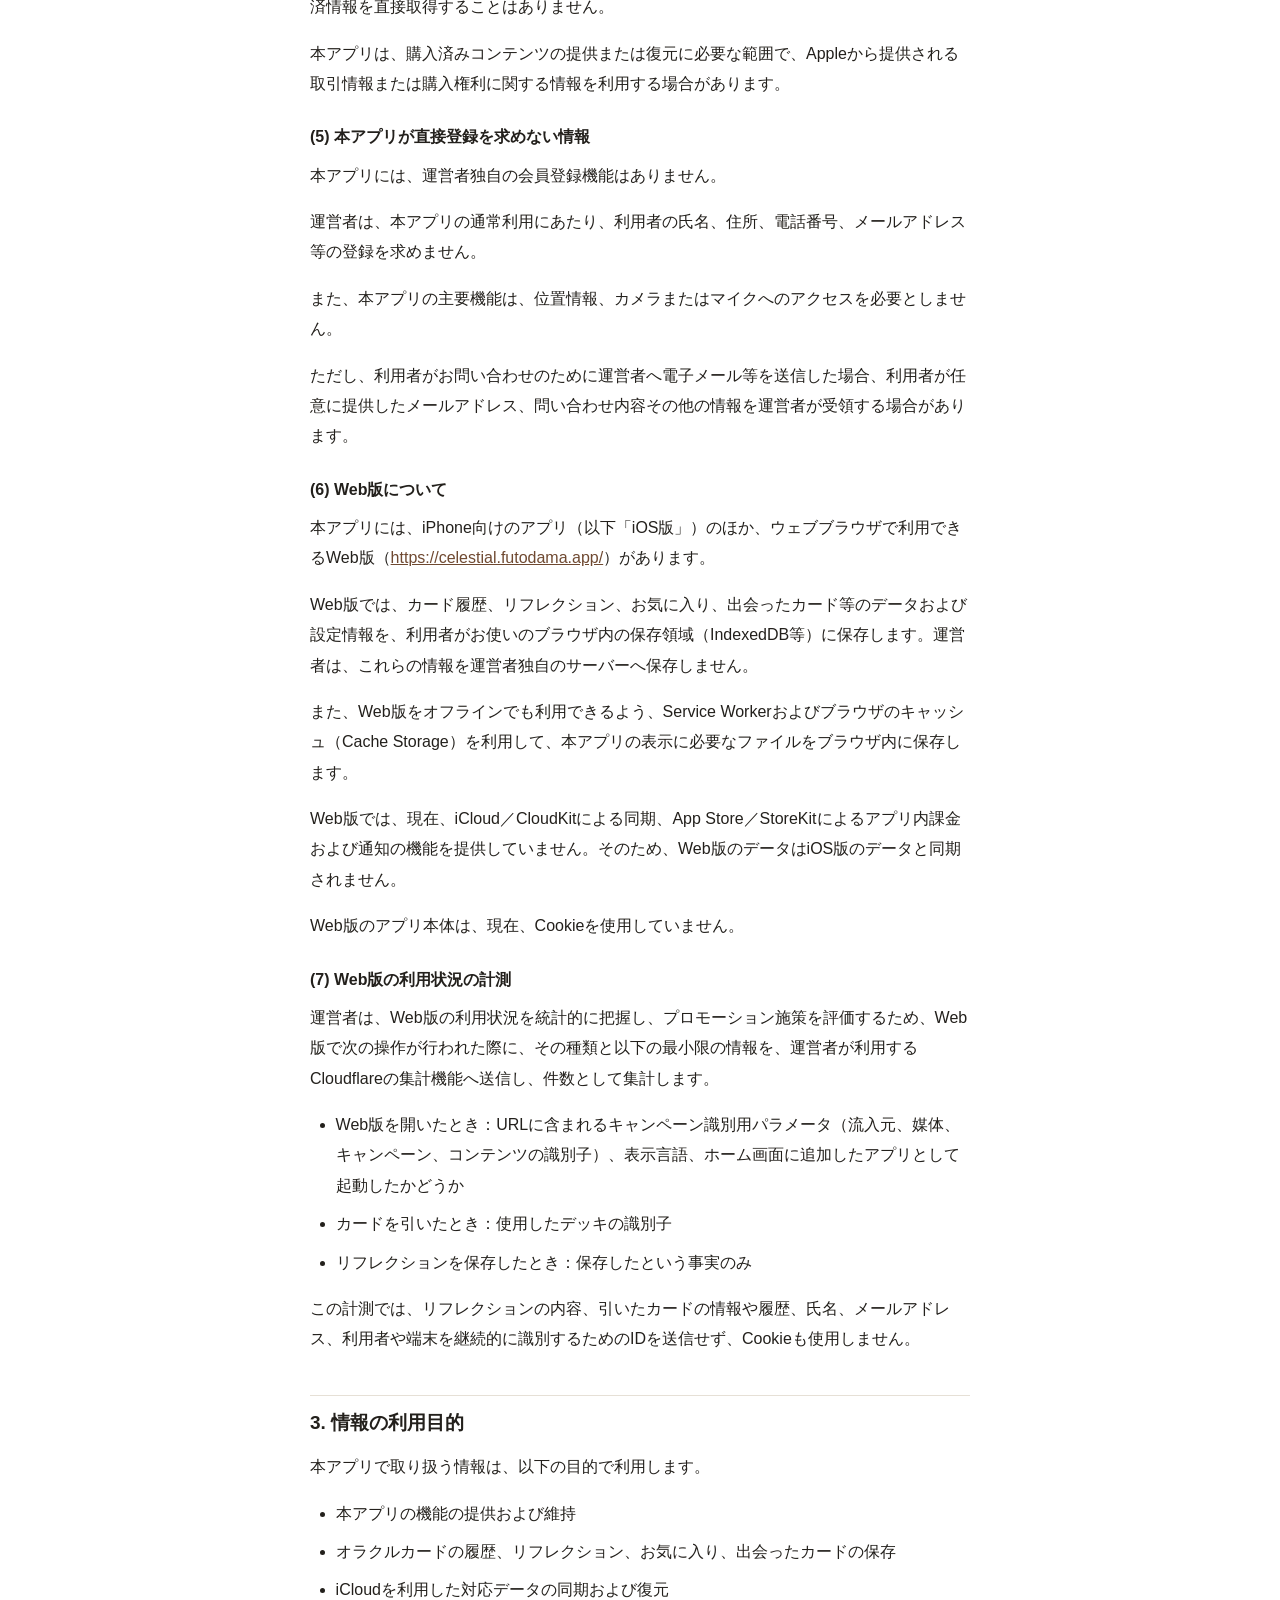
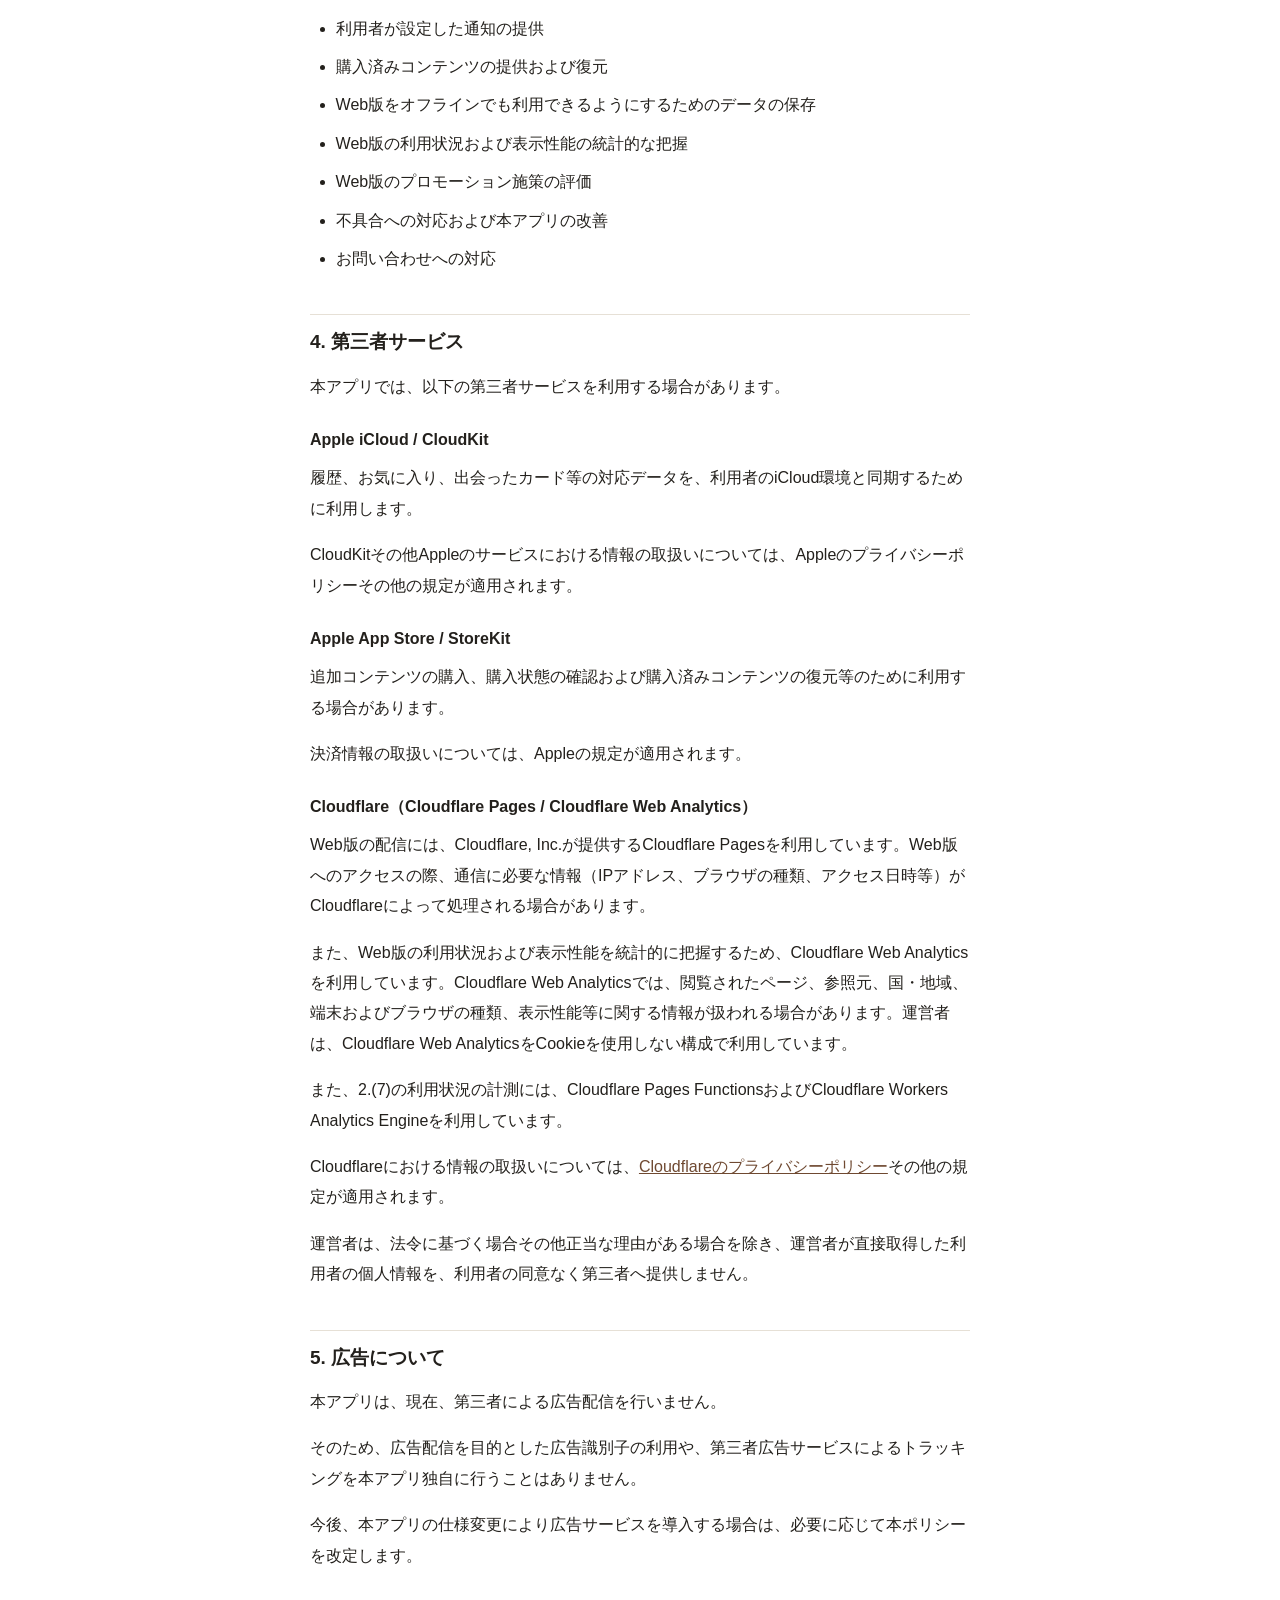
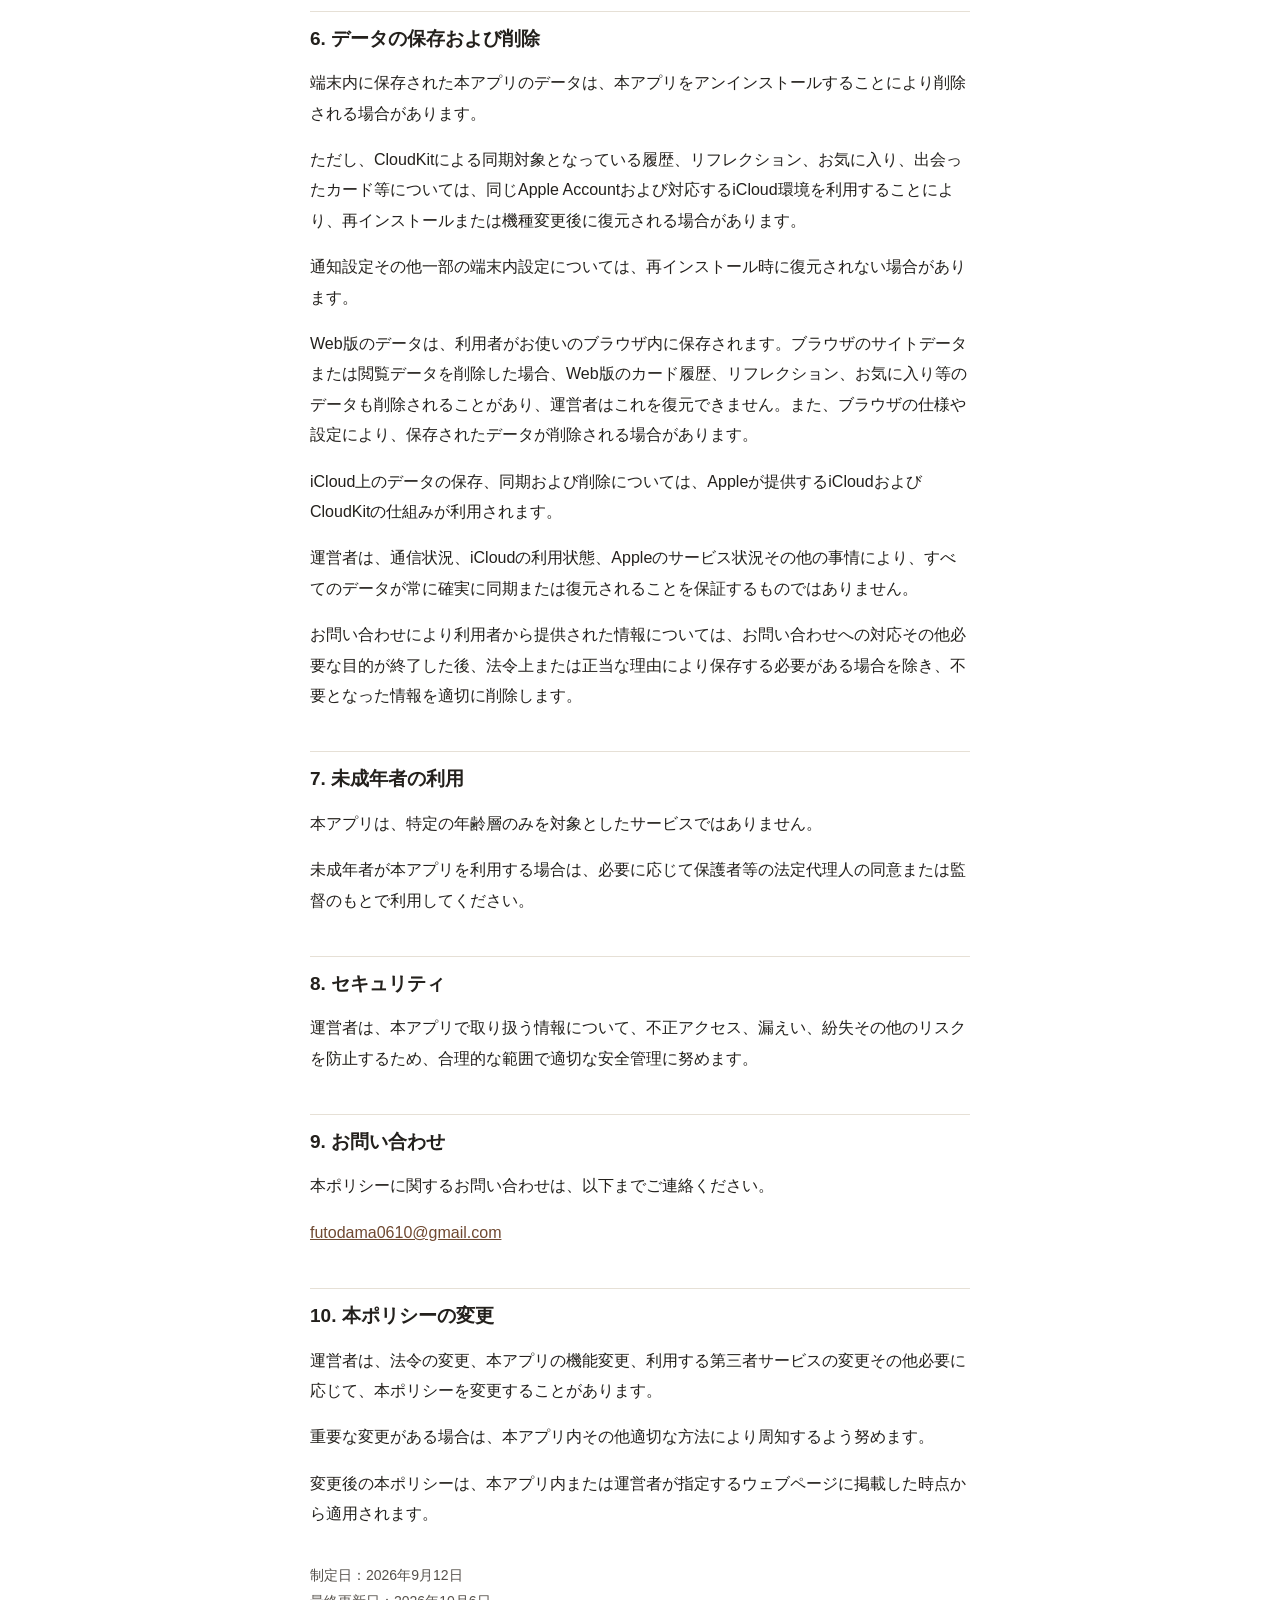
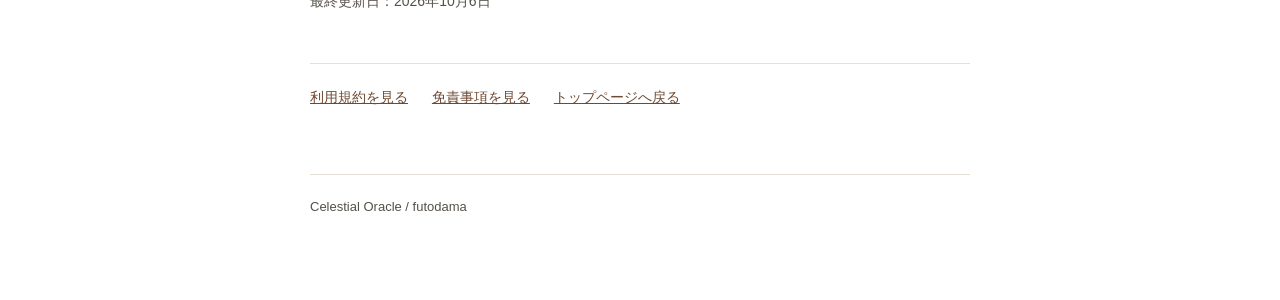
==== commit 2de5d0c8: "docs: describe campaign parameters generically in privacy policy Co-Authored-By: Claude Opus 5.5 <no" ====
--- a/privacy/index.html
+++ b/privacy/index.html
@@ -73,7 +73,7 @@
   <h3>(7) Web版の利用状況の計測</h3>
   <p>運営者は、Web版の利用状況を統計的に把握し、プロモーション施策を評価するため、Web版で次の操作が行われた際に、その種類と以下の最小限の情報を、運営者が利用するCloudflareの集計機能へ送信し、件数として集計します。</p>
   <ul>
-    <li>Web版を開いたとき：アクセス元のキャンペーン情報（URLに含まれるutm_source等のパラメータ）、表示言語、ホーム画面に追加したアプリとして起動したかどうか</li>
+    <li>Web版を開いたとき：URLに含まれるキャンペーン識別用パラメータ（流入元、媒体、キャンペーン、コンテンツの識別子）、表示言語、ホーム画面に追加したアプリとして起動したかどうか</li>
     <li>カードを引いたとき：使用したデッキの識別子</li>
     <li>リフレクションを保存したとき：保存したという事実のみ</li>
   </ul>
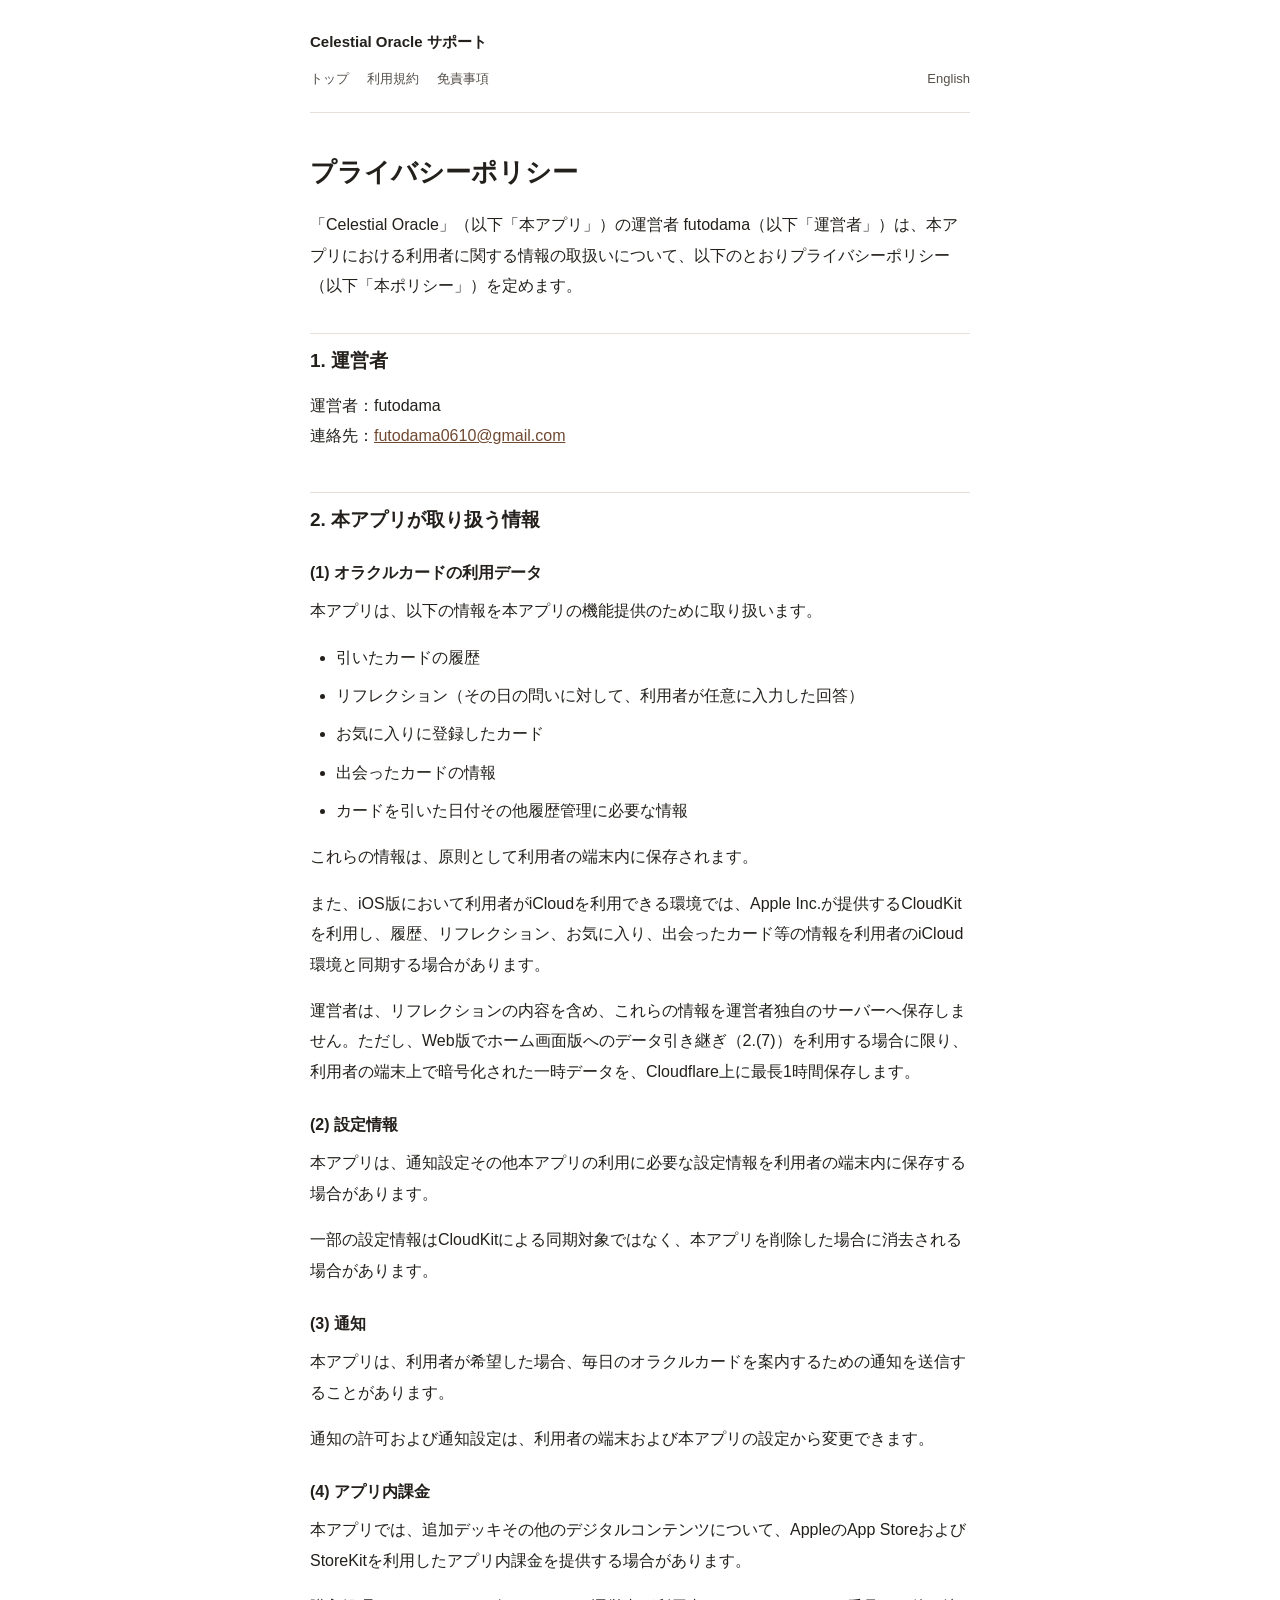
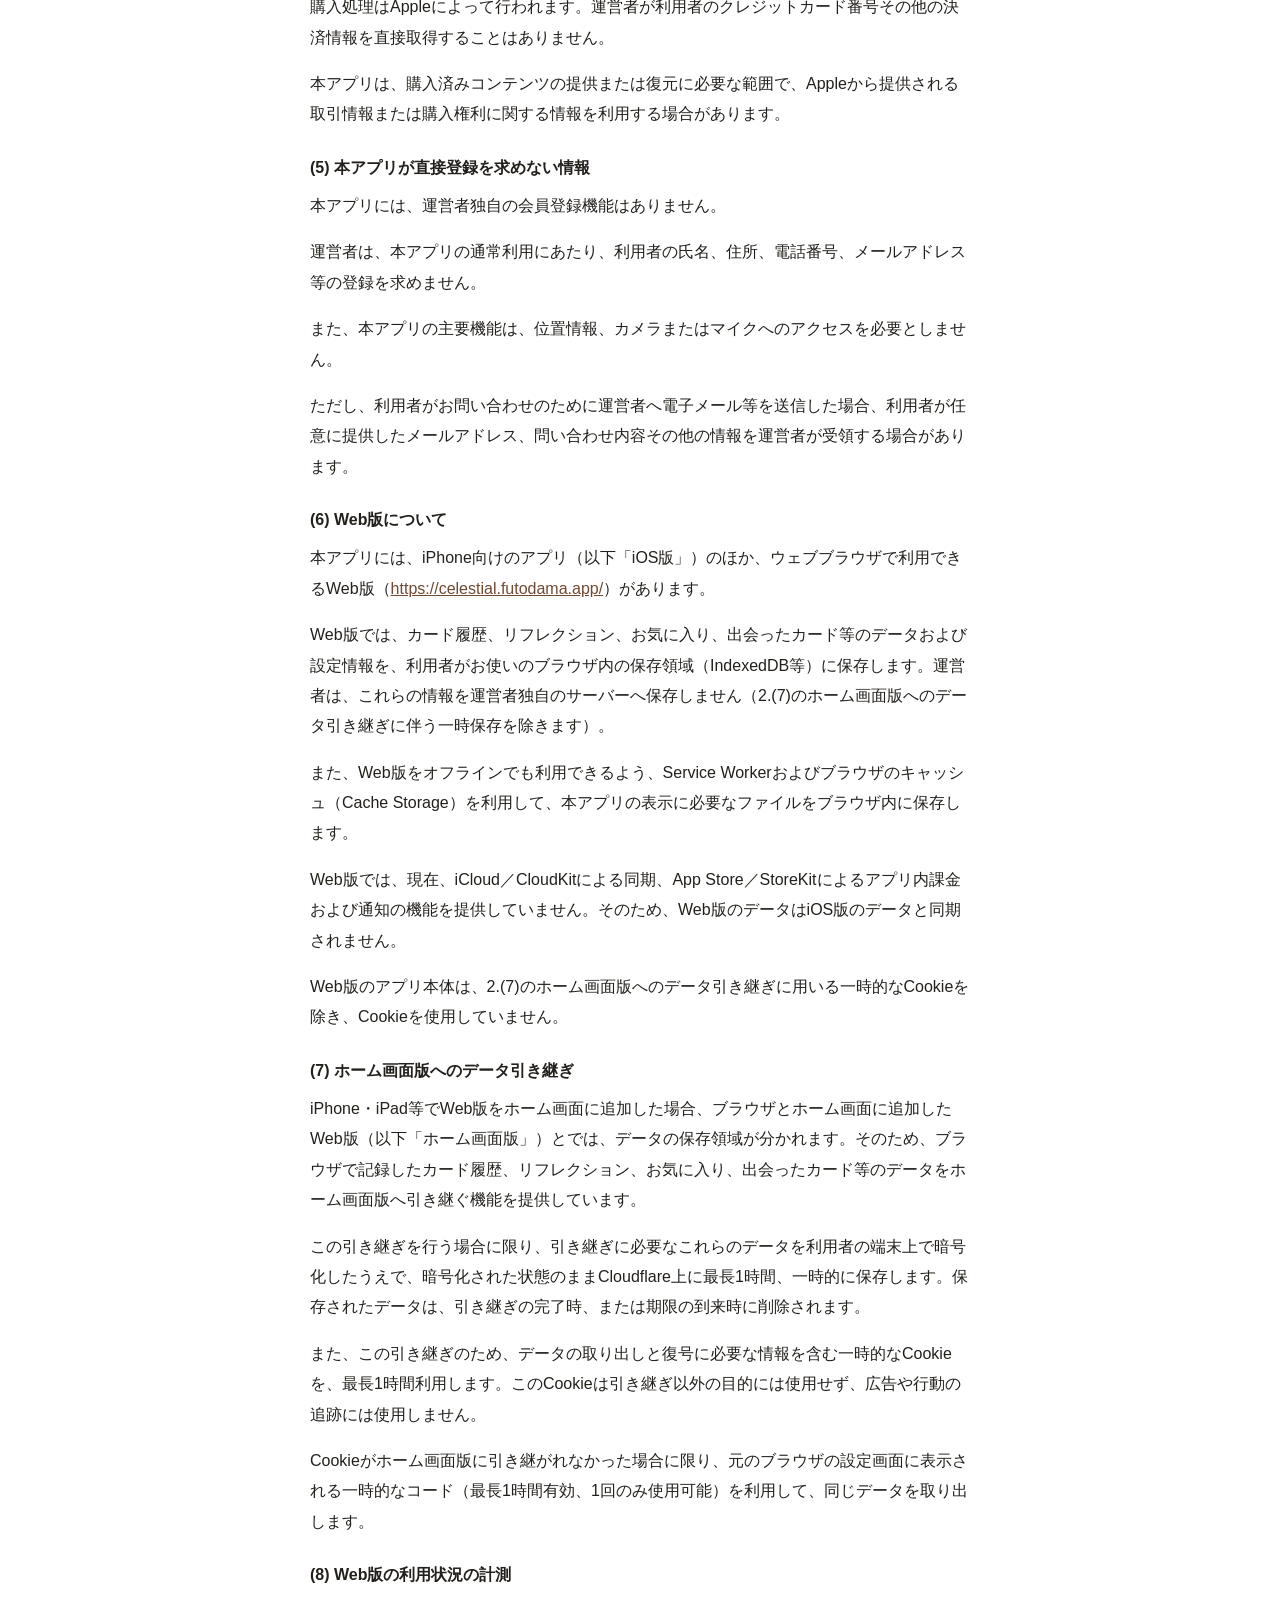
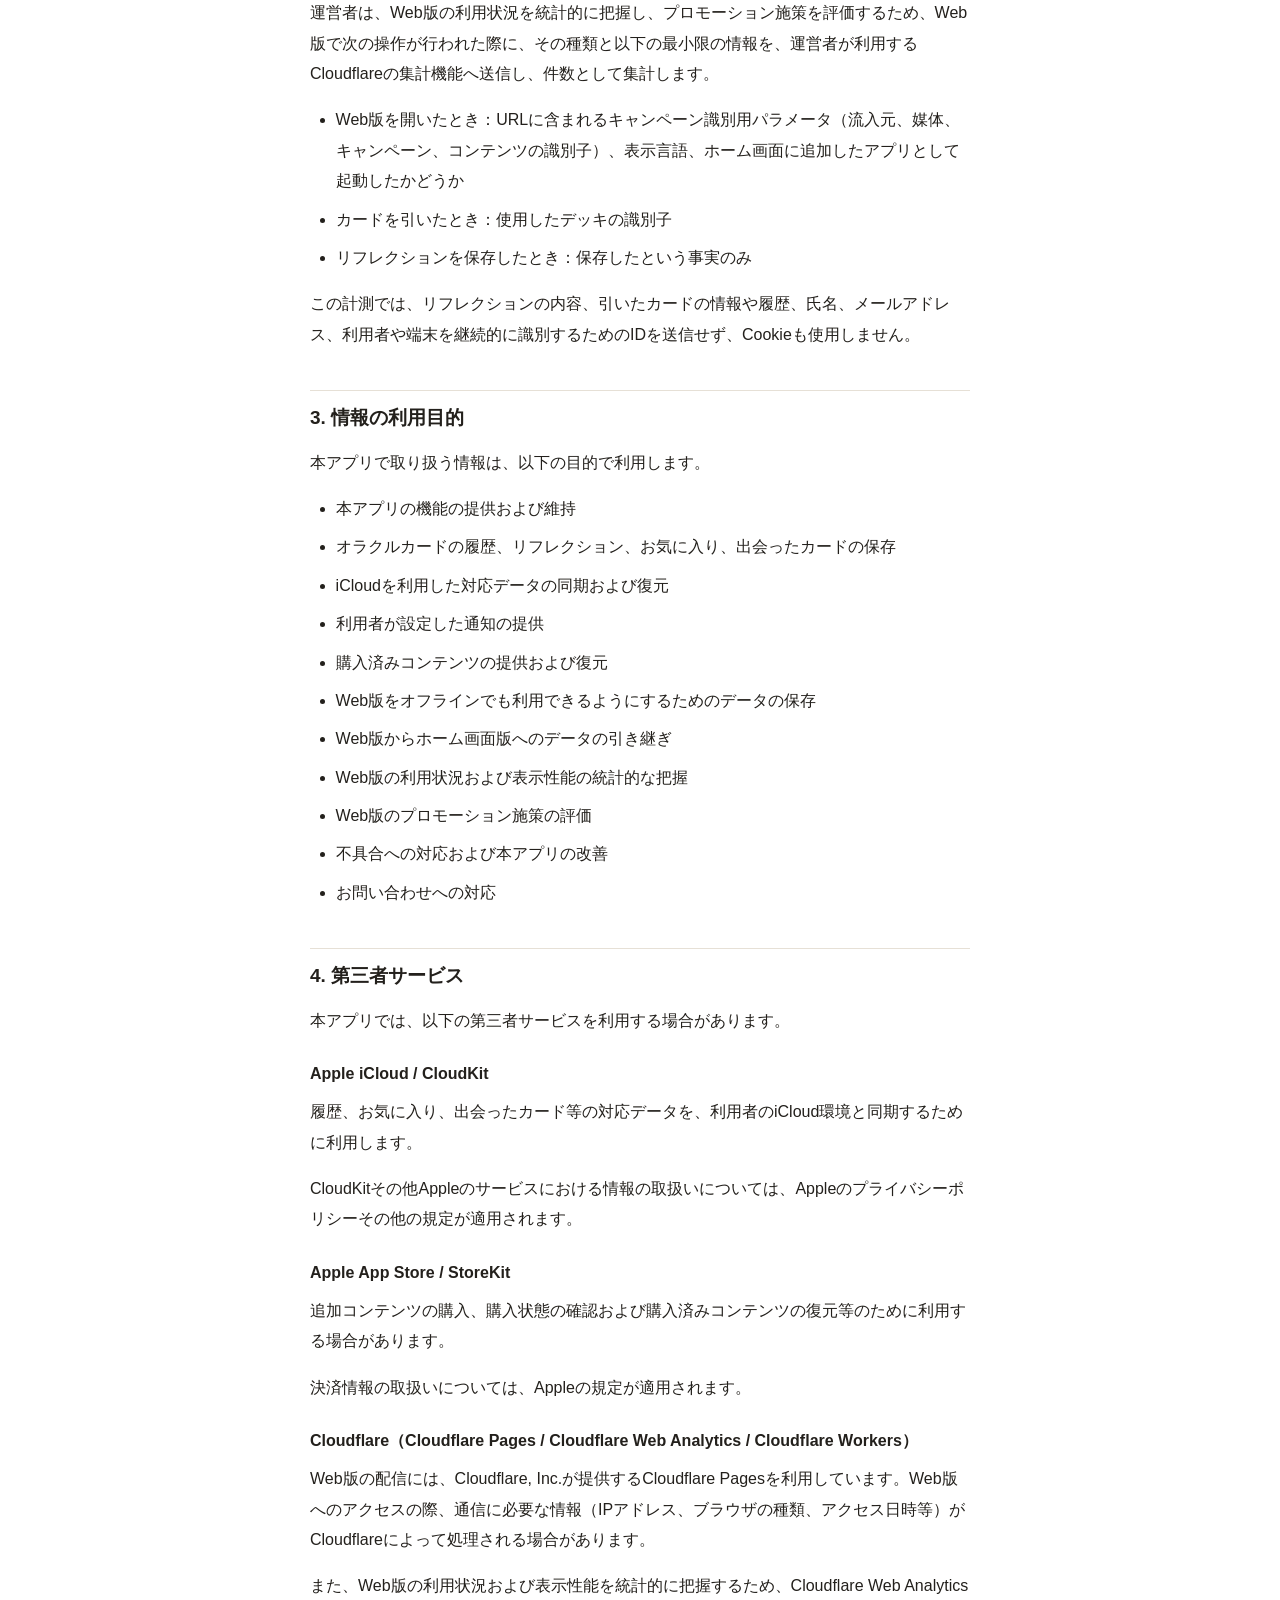
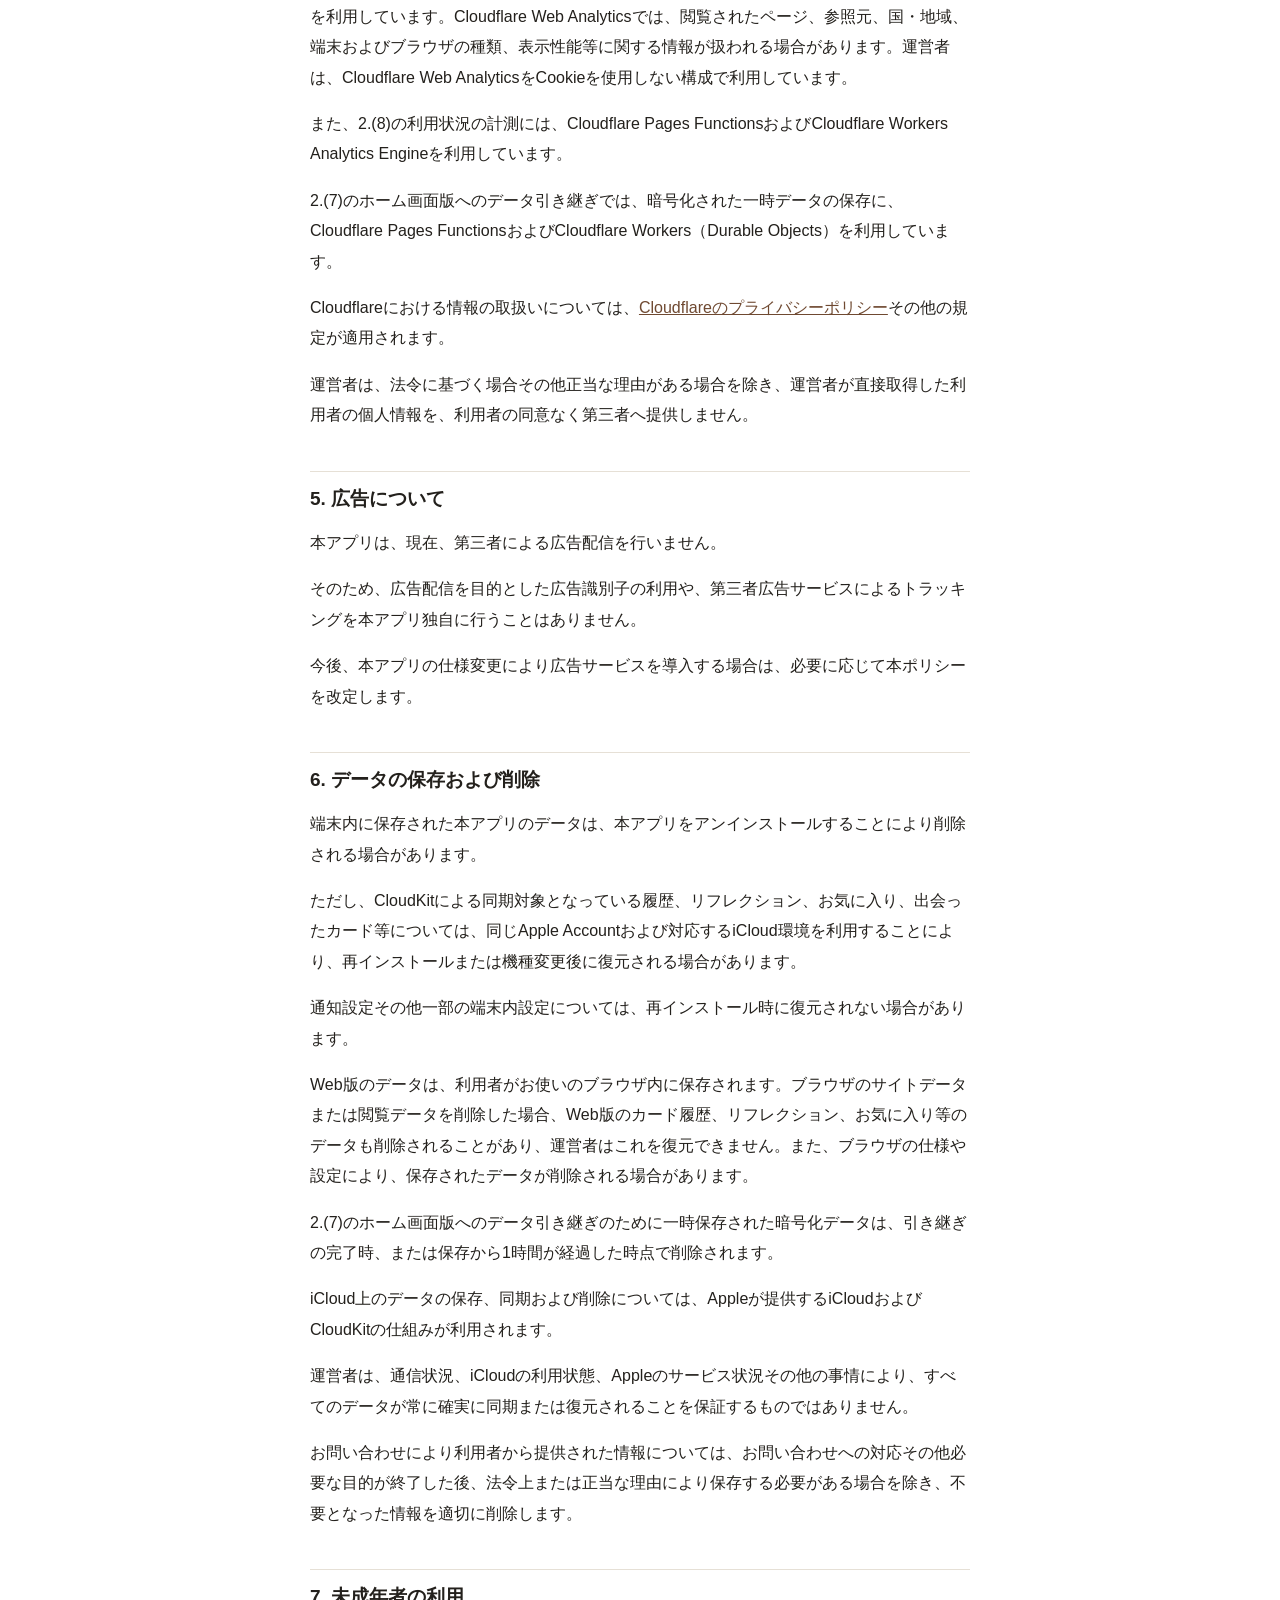
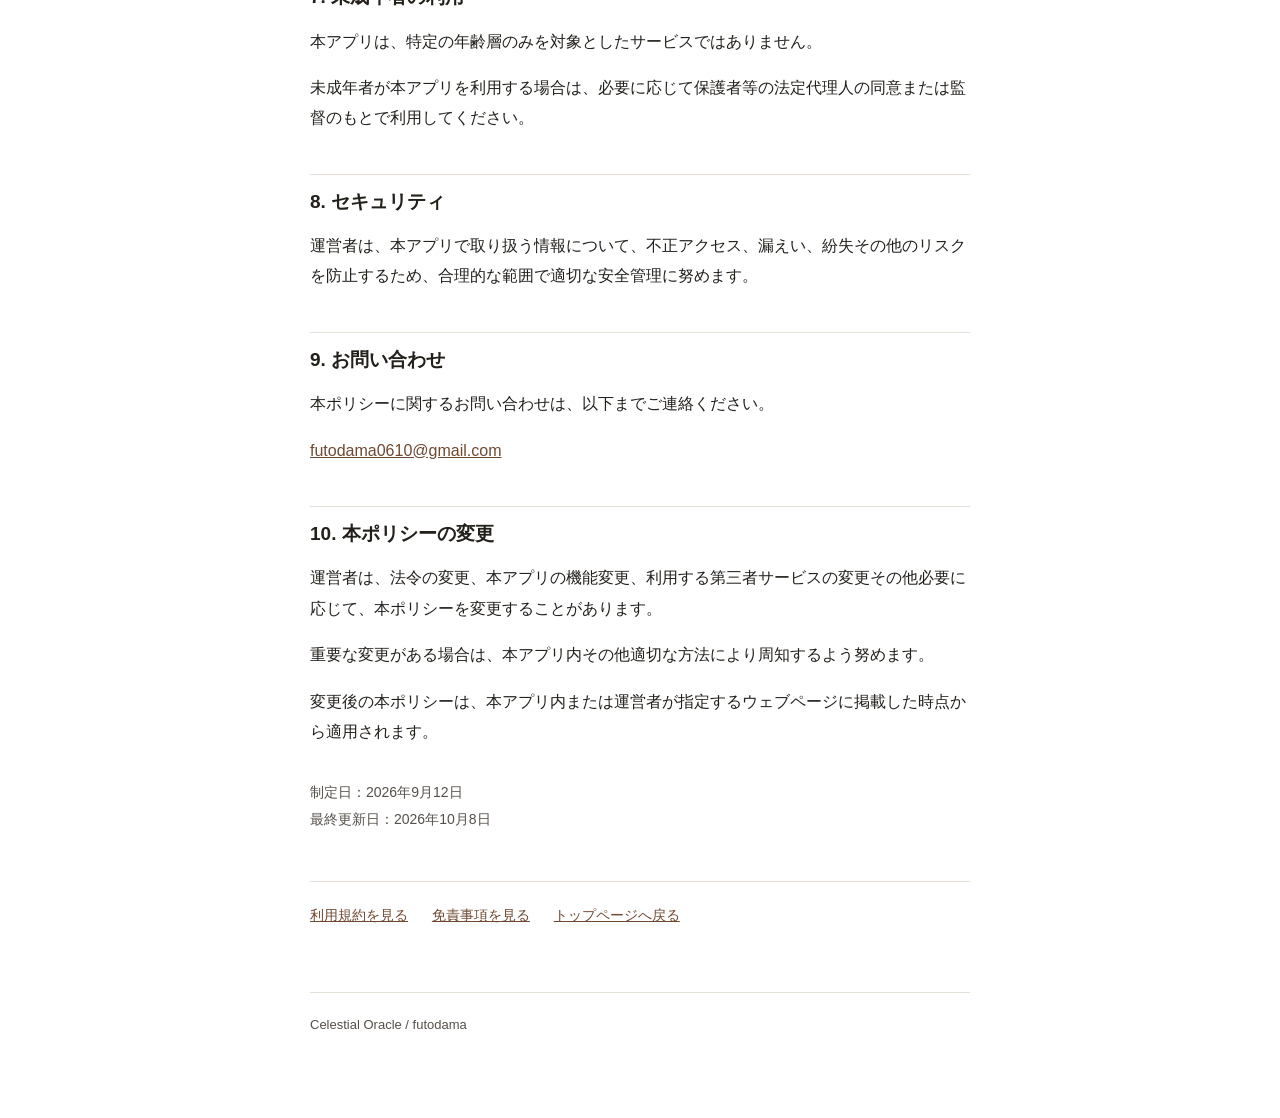
==== commit 22eb9338: "docs: describe the Home Screen data transfer in the privacy policy Adds 2.(7): encrypted on the devi" ====
--- a/privacy/index.html
+++ b/privacy/index.html
@@ -42,7 +42,7 @@
   </ul>
   <p>これらの情報は、原則として利用者の端末内に保存されます。</p>
   <p>また、iOS版において利用者がiCloudを利用できる環境では、Apple Inc.が提供するCloudKitを利用し、履歴、リフレクション、お気に入り、出会ったカード等の情報を利用者のiCloud環境と同期する場合があります。</p>
-  <p>運営者は、リフレクションの内容を含め、これらの情報を運営者独自のサーバーへ保存しません。</p>
+  <p>運営者は、リフレクションの内容を含め、これらの情報を運営者独自のサーバーへ保存しません。ただし、Web版でホーム画面版へのデータ引き継ぎ（2.(7)）を利用する場合に限り、利用者の端末上で暗号化された一時データを、Cloudflare上に最長1時間保存します。</p>
 
   <h3>(2) 設定情報</h3>
   <p>本アプリは、通知設定その他本アプリの利用に必要な設定情報を利用者の端末内に保存する場合があります。</p>
@@ -65,12 +65,18 @@
 
   <h3>(6) Web版について</h3>
   <p>本アプリには、iPhone向けのアプリ（以下「iOS版」）のほか、ウェブブラウザで利用できるWeb版（<a href="https://celestial.futodama.app/">https://celestial.futodama.app/</a>）があります。</p>
-  <p>Web版では、カード履歴、リフレクション、お気に入り、出会ったカード等のデータおよび設定情報を、利用者がお使いのブラウザ内の保存領域（IndexedDB等）に保存します。運営者は、これらの情報を運営者独自のサーバーへ保存しません。</p>
+  <p>Web版では、カード履歴、リフレクション、お気に入り、出会ったカード等のデータおよび設定情報を、利用者がお使いのブラウザ内の保存領域（IndexedDB等）に保存します。運営者は、これらの情報を運営者独自のサーバーへ保存しません（2.(7)のホーム画面版へのデータ引き継ぎに伴う一時保存を除きます）。</p>
   <p>また、Web版をオフラインでも利用できるよう、Service Workerおよびブラウザのキャッシュ（Cache Storage）を利用して、本アプリの表示に必要なファイルをブラウザ内に保存します。</p>
   <p>Web版では、現在、iCloud／CloudKitによる同期、App Store／StoreKitによるアプリ内課金および通知の機能を提供していません。そのため、Web版のデータはiOS版のデータと同期されません。</p>
-  <p>Web版のアプリ本体は、現在、Cookieを使用していません。</p>
+  <p>Web版のアプリ本体は、2.(7)のホーム画面版へのデータ引き継ぎに用いる一時的なCookieを除き、Cookieを使用していません。</p>
 
-  <h3>(7) Web版の利用状況の計測</h3>
+  <h3>(7) ホーム画面版へのデータ引き継ぎ</h3>
+  <p>iPhone・iPad等でWeb版をホーム画面に追加した場合、ブラウザとホーム画面に追加したWeb版（以下「ホーム画面版」）とでは、データの保存領域が分かれます。そのため、ブラウザで記録したカード履歴、リフレクション、お気に入り、出会ったカード等のデータをホーム画面版へ引き継ぐ機能を提供しています。</p>
+  <p>この引き継ぎを行う場合に限り、引き継ぎに必要なこれらのデータを利用者の端末上で暗号化したうえで、暗号化された状態のままCloudflare上に最長1時間、一時的に保存します。保存されたデータは、引き継ぎの完了時、または期限の到来時に削除されます。</p>
+  <p>また、この引き継ぎのため、データの取り出しと復号に必要な情報を含む一時的なCookieを、最長1時間利用します。このCookieは引き継ぎ以外の目的には使用せず、広告や行動の追跡には使用しません。</p>
+  <p>Cookieがホーム画面版に引き継がれなかった場合に限り、元のブラウザの設定画面に表示される一時的なコード（最長1時間有効、1回のみ使用可能）を利用して、同じデータを取り出します。</p>
+
+  <h3>(8) Web版の利用状況の計測</h3>
   <p>運営者は、Web版の利用状況を統計的に把握し、プロモーション施策を評価するため、Web版で次の操作が行われた際に、その種類と以下の最小限の情報を、運営者が利用するCloudflareの集計機能へ送信し、件数として集計します。</p>
   <ul>
     <li>Web版を開いたとき：URLに含まれるキャンペーン識別用パラメータ（流入元、媒体、キャンペーン、コンテンツの識別子）、表示言語、ホーム画面に追加したアプリとして起動したかどうか</li>
@@ -88,6 +94,7 @@
     <li>利用者が設定した通知の提供</li>
     <li>購入済みコンテンツの提供および復元</li>
     <li>Web版をオフラインでも利用できるようにするためのデータの保存</li>
+    <li>Web版からホーム画面版へのデータの引き継ぎ</li>
     <li>Web版の利用状況および表示性能の統計的な把握</li>
     <li>Web版のプロモーション施策の評価</li>
     <li>不具合への対応および本アプリの改善</li>
@@ -105,10 +112,11 @@
   <p>追加コンテンツの購入、購入状態の確認および購入済みコンテンツの復元等のために利用する場合があります。</p>
   <p>決済情報の取扱いについては、Appleの規定が適用されます。</p>
 
-  <h3>Cloudflare（Cloudflare Pages / Cloudflare Web Analytics）</h3>
+  <h3>Cloudflare（Cloudflare Pages / Cloudflare Web Analytics / Cloudflare Workers）</h3>
   <p>Web版の配信には、Cloudflare, Inc.が提供するCloudflare Pagesを利用しています。Web版へのアクセスの際、通信に必要な情報（IPアドレス、ブラウザの種類、アクセス日時等）がCloudflareによって処理される場合があります。</p>
   <p>また、Web版の利用状況および表示性能を統計的に把握するため、Cloudflare Web Analyticsを利用しています。Cloudflare Web Analyticsでは、閲覧されたページ、参照元、国・地域、端末およびブラウザの種類、表示性能等に関する情報が扱われる場合があります。運営者は、Cloudflare Web AnalyticsをCookieを使用しない構成で利用しています。</p>
-  <p>また、2.(7)の利用状況の計測には、Cloudflare Pages FunctionsおよびCloudflare Workers Analytics Engineを利用しています。</p>
+  <p>また、2.(8)の利用状況の計測には、Cloudflare Pages FunctionsおよびCloudflare Workers Analytics Engineを利用しています。</p>
+  <p>2.(7)のホーム画面版へのデータ引き継ぎでは、暗号化された一時データの保存に、Cloudflare Pages FunctionsおよびCloudflare Workers（Durable Objects）を利用しています。</p>
   <p>Cloudflareにおける情報の取扱いについては、<a href="https://www.cloudflare.com/privacypolicy/">Cloudflareのプライバシーポリシー</a>その他の規定が適用されます。</p>
 
   <p>運営者は、法令に基づく場合その他正当な理由がある場合を除き、運営者が直接取得した利用者の個人情報を、利用者の同意なく第三者へ提供しません。</p>
@@ -123,6 +131,7 @@
   <p>ただし、CloudKitによる同期対象となっている履歴、リフレクション、お気に入り、出会ったカード等については、同じApple Accountおよび対応するiCloud環境を利用することにより、再インストールまたは機種変更後に復元される場合があります。</p>
   <p>通知設定その他一部の端末内設定については、再インストール時に復元されない場合があります。</p>
   <p>Web版のデータは、利用者がお使いのブラウザ内に保存されます。ブラウザのサイトデータまたは閲覧データを削除した場合、Web版のカード履歴、リフレクション、お気に入り等のデータも削除されることがあり、運営者はこれを復元できません。また、ブラウザの仕様や設定により、保存されたデータが削除される場合があります。</p>
+  <p>2.(7)のホーム画面版へのデータ引き継ぎのために一時保存された暗号化データは、引き継ぎの完了時、または保存から1時間が経過した時点で削除されます。</p>
   <p>iCloud上のデータの保存、同期および削除については、Appleが提供するiCloudおよびCloudKitの仕組みが利用されます。</p>
   <p>運営者は、通信状況、iCloudの利用状態、Appleのサービス状況その他の事情により、すべてのデータが常に確実に同期または復元されることを保証するものではありません。</p>
   <p>お問い合わせにより利用者から提供された情報については、お問い合わせへの対応その他必要な目的が終了した後、法令上または正当な理由により保存する必要がある場合を除き、不要となった情報を適切に削除します。</p>
@@ -144,7 +153,7 @@
   <p>変更後の本ポリシーは、本アプリ内または運営者が指定するウェブページに掲載した時点から適用されます。</p>
 
   <p class="updated">制定日：2026年9月12日<br>
-  最終更新日：2026年10月6日</p>
+  最終更新日：2026年10月8日</p>
 
   <div class="page-links">
     <a href="../terms/">利用規約を見る</a>
